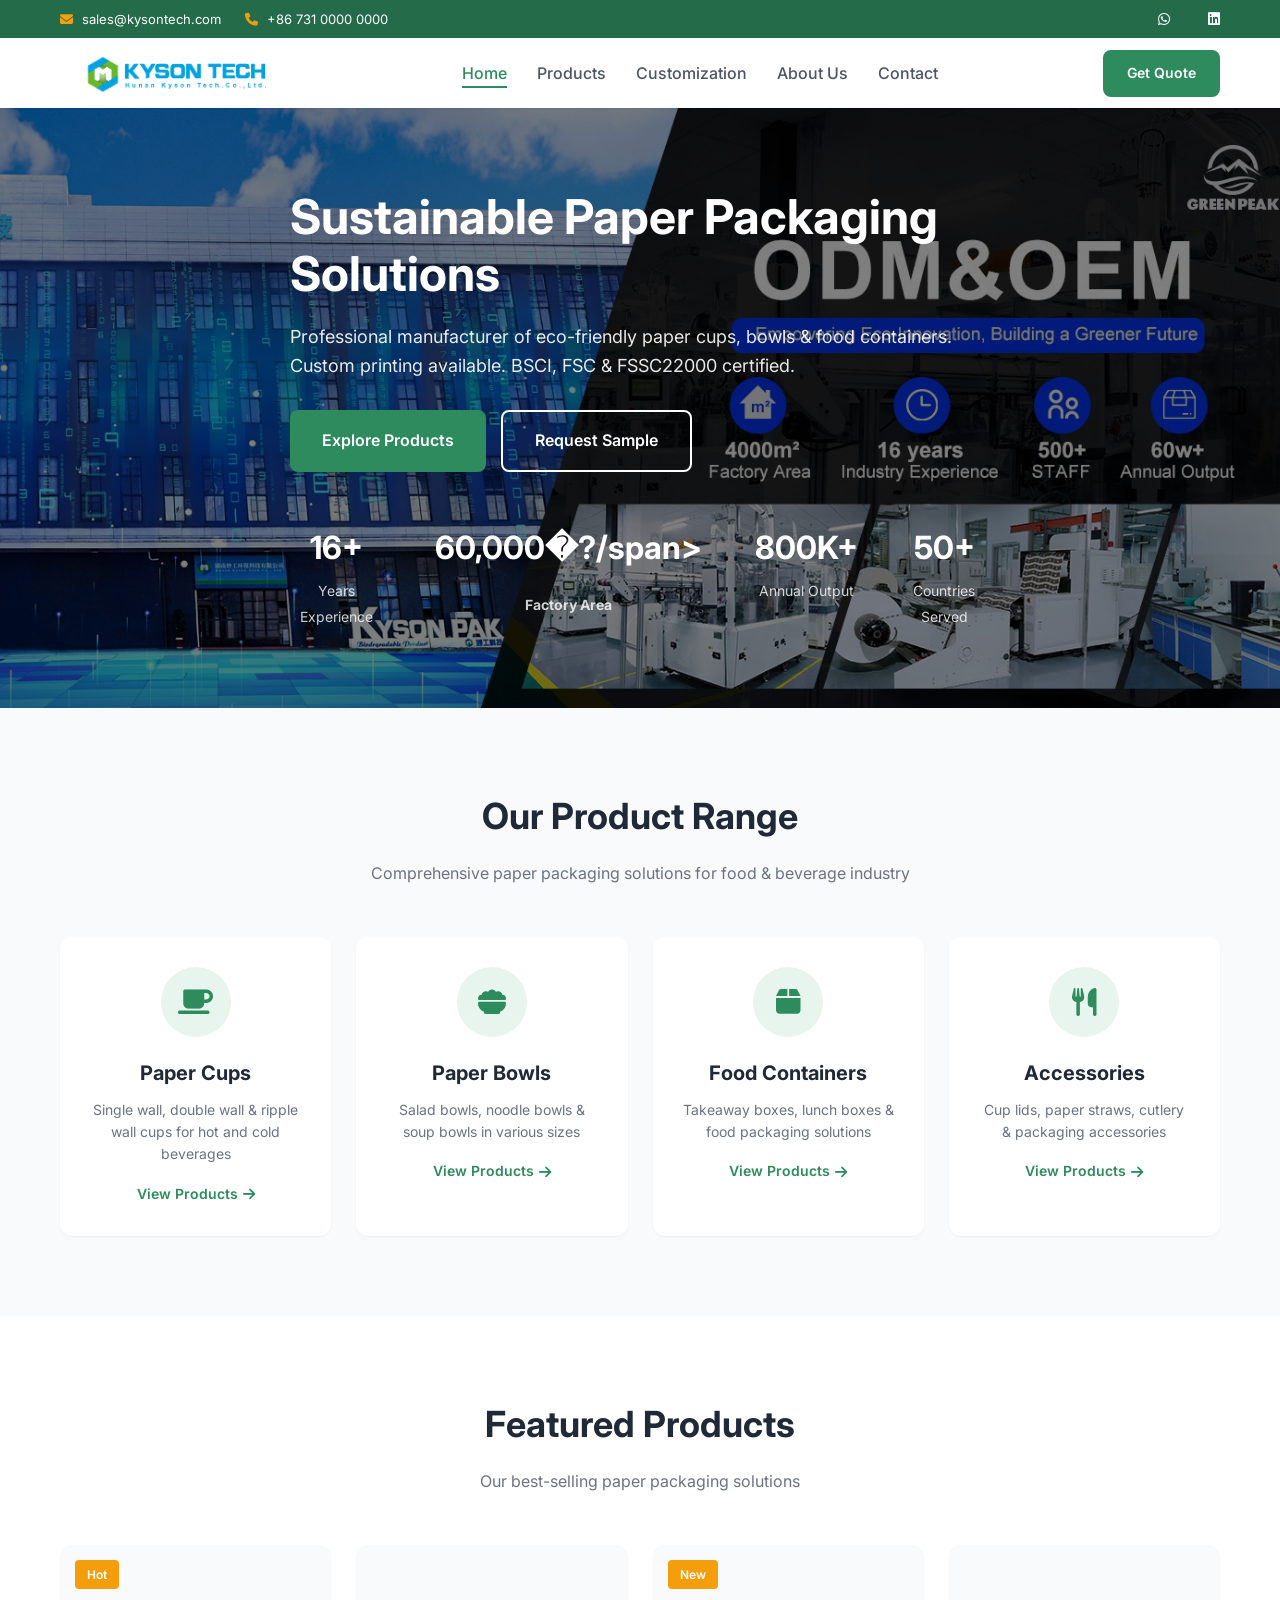
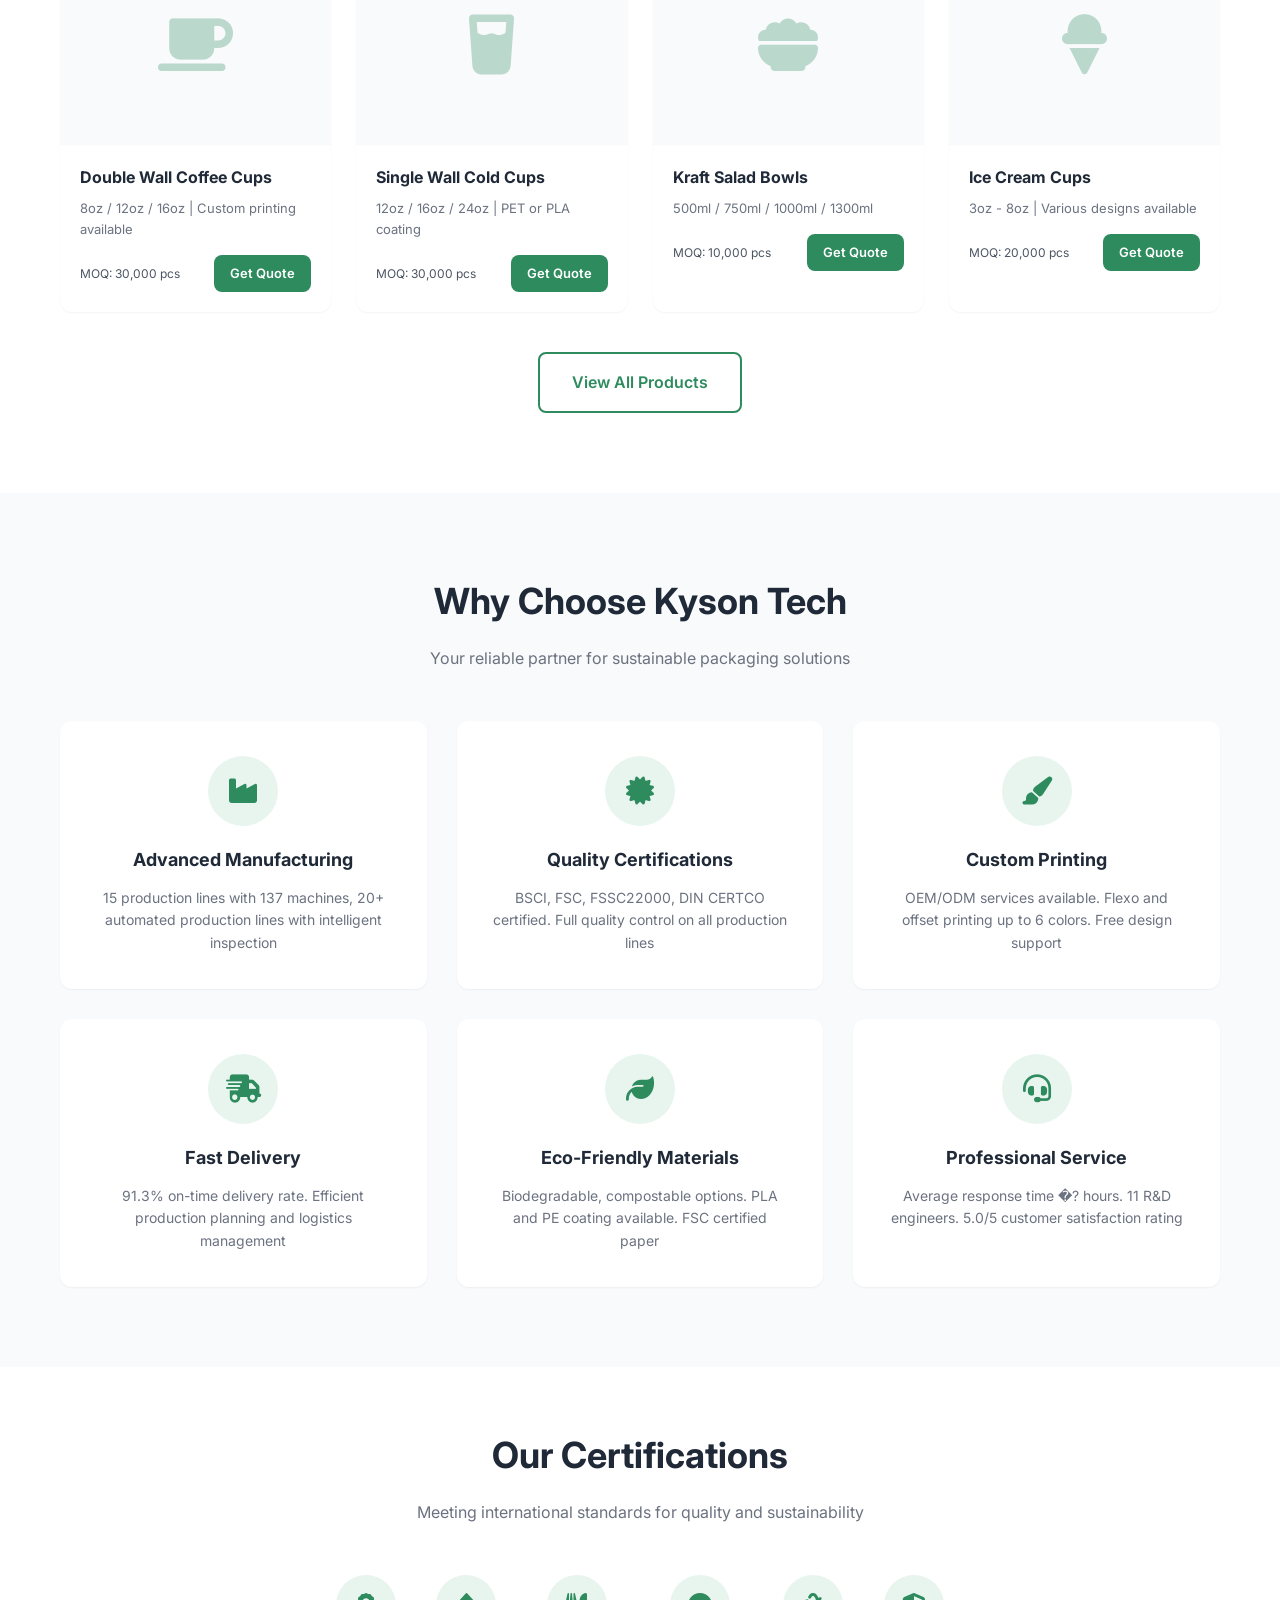
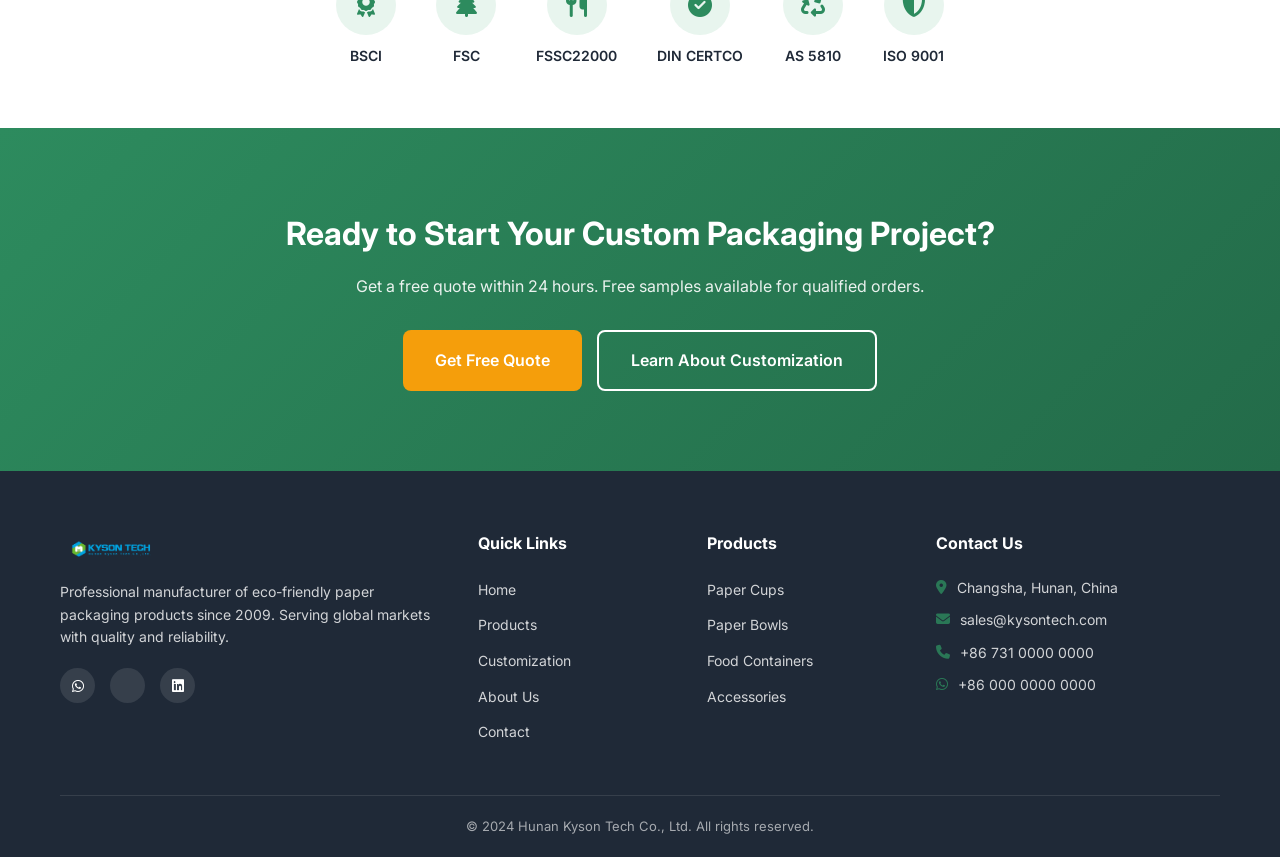
==== index.html @ 4765c14a "Fix logo size to 80px" ====
<!DOCTYPE html>
<html lang="en">
<head>
    <meta charset="UTF-8">
    <meta name="viewport" content="width=device-width, initial-scale=1.0">
    <title>Hunan Kyson Tech - Professional Paper Cup Manufacturer</title>
    <meta name="description" content="Professional paper cup & disposable packaging manufacturer. Eco-friendly, food-safe, customizable. 16+ years manufacturing experience. BSCI, FSC, FSSC22000 certified.">
    <link rel="stylesheet" href="css/style.css">
    <link href="https://fonts.googleapis.com/css2?family=Inter:wght@300;400;500;600;700&display=swap" rel="stylesheet">
    <link rel="stylesheet" href="https://cdnjs.cloudflare.com/ajax/libs/font-awesome/6.4.0/css/all.min.css">
</head>
<body>
    <!-- Top Bar -->
    <div class="top-bar">
        <div class="container">
            <div class="top-bar-content">
                <div class="contact-info">
                    <span><i class="fas fa-envelope"></i> sales@kysontech.com</span>
                    <span><i class="fas fa-phone"></i> +86 731 0000 0000</span>
                </div>
                <div class="social-links">
                    <a href="#"><i class="fab fa-whatsapp"></i></a>
                    <a href="#"><i class="fab fa-wechat"></i></a>
                    <a href="#"><i class="fab fa-linkedin"></i></a>
                </div>
            </div>
        </div>
    </div>

    <!-- Navigation -->
    <nav class="navbar">
        <div class="container">
            <div class="nav-wrapper">
                <a href="index.html" class="logo">
                    <img src="logo.png" alt="KysonTech" style="height: 80px; width: auto;">
                </a>
                <button class="mobile-menu-btn" id="mobileMenuBtn">
                    <i class="fas fa-bars"></i>
                </button>
                <ul class="nav-menu" id="navMenu">
                    <li><a href="index.html" class="active">Home</a></li>
                    <li><a href="products.html">Products</a></li>
                    <li><a href="customization.html">Customization</a></li>
                    <li><a href="about.html">About Us</a></li>
                    <li><a href="contact.html">Contact</a></li>
                </ul>
                <a href="contact.html" class="btn btn-primary">Get Quote</a>
            </div>
        </div>
    </nav>

    <!-- Hero Section -->
    <section class="hero">
        <div class="hero-bg" style="background: url('hero-bg.jpg') center/cover no-repeat;">
    <div class="hero-overlay" style="background: rgba(0,0,0,0.5);"></div>
</div>
        <div class="container">
            <div class="hero-content">
                <h1 class="hero-title">Sustainable Paper Packaging Solutions</h1>
                <p class="hero-subtitle">Professional manufacturer of eco-friendly paper cups, bowls & food containers. Custom printing available. BSCI, FSC & FSSC22000 certified.</p>
                <div class="hero-buttons">
                    <a href="products.html" class="btn btn-primary btn-lg">Explore Products</a>
                    <a href="contact.html" class="btn btn-outline btn-lg">Request Sample</a>
                </div>
                <div class="hero-stats">
                    <div class="stat-item">
                        <span class="stat-number">16+</span>
                        <span class="stat-label">Years Experience</span>
                    </div>
                    <div class="stat-item">
                        <span class="stat-number">60,000�?/span>
                        <span class="stat-label">Factory Area</span>
                    </div>
                    <div class="stat-item">
                        <span class="stat-number">800K+</span>
                        <span class="stat-label">Annual Output</span>
                    </div>
                    <div class="stat-item">
                        <span class="stat-number">50+</span>
                        <span class="stat-label">Countries Served</span>
                    </div>
                </div>
            </div>
        </div>
    </section>

    <!-- Product Categories -->
    <section class="product-categories">
        <div class="container">
            <div class="section-header">
                <h2 class="section-title">Our Product Range</h2>
                <p class="section-subtitle">Comprehensive paper packaging solutions for food & beverage industry</p>
            </div>
            <div class="category-grid">
                <a href="products.html#cups" class="category-card">
                    <div class="category-icon">
                        <i class="fas fa-coffee"></i>
                    </div>
                    <h3>Paper Cups</h3>
                    <p>Single wall, double wall & ripple wall cups for hot and cold beverages</p>
                    <span class="category-link">View Products <i class="fas fa-arrow-right"></i></span>
                </a>
                <a href="products.html#bowls" class="category-card">
                    <div class="category-icon">
                        <i class="fas fa-bowl-food"></i>
                    </div>
                    <h3>Paper Bowls</h3>
                    <p>Salad bowls, noodle bowls & soup bowls in various sizes</p>
                    <span class="category-link">View Products <i class="fas fa-arrow-right"></i></span>
                </a>
                <a href="products.html#containers" class="category-card">
                    <div class="category-icon">
                        <i class="fas fa-box"></i>
                    </div>
                    <h3>Food Containers</h3>
                    <p>Takeaway boxes, lunch boxes & food packaging solutions</p>
                    <span class="category-link">View Products <i class="fas fa-arrow-right"></i></span>
                </a>
                <a href="products.html#accessories" class="category-card">
                    <div class="category-icon">
                        <i class="fas fa-utensils"></i>
                    </div>
                    <h3>Accessories</h3>
                    <p>Cup lids, paper straws, cutlery & packaging accessories</p>
                    <span class="category-link">View Products <i class="fas fa-arrow-right"></i></span>
                </a>
            </div>
        </div>
    </section>

    <!-- Featured Products -->
    <section class="featured-products">
        <div class="container">
            <div class="section-header">
                <h2 class="section-title">Featured Products</h2>
                <p class="section-subtitle">Our best-selling paper packaging solutions</p>
            </div>
            <div class="product-grid">
                <div class="product-card">
                    <div class="product-image">
                        <div class="product-placeholder">
                            <i class="fas fa-coffee"></i>
                        </div>
                        <span class="product-badge">Hot</span>
                    </div>
                    <div class="product-info">
                        <h3>Double Wall Coffee Cups</h3>
                        <p>8oz / 12oz / 16oz | Custom printing available</p>
                        <div class="product-footer">
                            <span class="product-moq">MOQ: 30,000 pcs</span>
                            <a href="contact.html" class="btn btn-sm btn-primary">Get Quote</a>
                        </div>
                    </div>
                </div>
                <div class="product-card">
                    <div class="product-image">
                        <div class="product-placeholder">
                            <i class="fas fa-glass-water"></i>
                        </div>
                    </div>
                    <div class="product-info">
                        <h3>Single Wall Cold Cups</h3>
                        <p>12oz / 16oz / 24oz | PET or PLA coating</p>
                        <div class="product-footer">
                            <span class="product-moq">MOQ: 30,000 pcs</span>
                            <a href="contact.html" class="btn btn-sm btn-primary">Get Quote</a>
                        </div>
                    </div>
                </div>
                <div class="product-card">
                    <div class="product-image">
                        <div class="product-placeholder">
                            <i class="fas fa-bowl-food"></i>
                        </div>
                        <span class="product-badge">New</span>
                    </div>
                    <div class="product-info">
                        <h3>Kraft Salad Bowls</h3>
                        <p>500ml / 750ml / 1000ml / 1300ml</p>
                        <div class="product-footer">
                            <span class="product-moq">MOQ: 10,000 pcs</span>
                            <a href="contact.html" class="btn btn-sm btn-primary">Get Quote</a>
                        </div>
                    </div>
                </div>
                <div class="product-card">
                    <div class="product-image">
                        <div class="product-placeholder">
                            <i class="fas fa-ice-cream"></i>
                        </div>
                    </div>
                    <div class="product-info">
                        <h3>Ice Cream Cups</h3>
                        <p>3oz - 8oz | Various designs available</p>
                        <div class="product-footer">
                            <span class="product-moq">MOQ: 20,000 pcs</span>
                            <a href="contact.html" class="btn btn-sm btn-primary">Get Quote</a>
                        </div>
                    </div>
                </div>
            </div>
            <div class="text-center mt-4">
                <a href="products.html" class="btn btn-outline btn-lg">View All Products</a>
            </div>
        </div>
    </section>

    <!-- Why Choose Us -->
    <section class="why-choose-us">
        <div class="container">
            <div class="section-header">
                <h2 class="section-title">Why Choose Kyson Tech</h2>
                <p class="section-subtitle">Your reliable partner for sustainable packaging solutions</p>
            </div>
            <div class="features-grid">
                <div class="feature-card">
                    <div class="feature-icon">
                        <i class="fas fa-industry"></i>
                    </div>
                    <h3>Advanced Manufacturing</h3>
                    <p>15 production lines with 137 machines, 20+ automated production lines with intelligent inspection</p>
                </div>
                <div class="feature-card">
                    <div class="feature-icon">
                        <i class="fas fa-certificate"></i>
                    </div>
                    <h3>Quality Certifications</h3>
                    <p>BSCI, FSC, FSSC22000, DIN CERTCO certified. Full quality control on all production lines</p>
                </div>
                <div class="feature-card">
                    <div class="feature-icon">
                        <i class="fas fa-paint-brush"></i>
                    </div>
                    <h3>Custom Printing</h3>
                    <p>OEM/ODM services available. Flexo and offset printing up to 6 colors. Free design support</p>
                </div>
                <div class="feature-card">
                    <div class="feature-icon">
                        <i class="fas fa-shipping-fast"></i>
                    </div>
                    <h3>Fast Delivery</h3>
                    <p>91.3% on-time delivery rate. Efficient production planning and logistics management</p>
                </div>
                <div class="feature-card">
                    <div class="feature-icon">
                        <i class="fas fa-leaf"></i>
                    </div>
                    <h3>Eco-Friendly Materials</h3>
                    <p>Biodegradable, compostable options. PLA and PE coating available. FSC certified paper</p>
                </div>
                <div class="feature-card">
                    <div class="feature-icon">
                        <i class="fas fa-headset"></i>
                    </div>
                    <h3>Professional Service</h3>
                    <p>Average response time �? hours. 11 R&D engineers. 5.0/5 customer satisfaction rating</p>
                </div>
            </div>
        </div>
    </section>

    <!-- Certifications -->
    <section class="certifications">
        <div class="container">
            <div class="section-header">
                <h2 class="section-title">Our Certifications</h2>
                <p class="section-subtitle">Meeting international standards for quality and sustainability</p>
            </div>
            <div class="cert-grid">
                <div class="cert-item">
                    <div class="cert-icon"><i class="fas fa-award"></i></div>
                    <span>BSCI</span>
                </div>
                <div class="cert-item">
                    <div class="cert-icon"><i class="fas fa-tree"></i></div>
                    <span>FSC</span>
                </div>
                <div class="cert-item">
                    <div class="cert-icon"><i class="fas fa-utensils"></i></div>
                    <span>FSSC22000</span>
                </div>
                <div class="cert-item">
                    <div class="cert-icon"><i class="fas fa-check-circle"></i></div>
                    <span>DIN CERTCO</span>
                </div>
                <div class="cert-item">
                    <div class="cert-icon"><i class="fas fa-recycle"></i></div>
                    <span>AS 5810</span>
                </div>
                <div class="cert-item">
                    <div class="cert-icon"><i class="fas fa-shield-alt"></i></div>
                    <span>ISO 9001</span>
                </div>
            </div>
        </div>
    </section>

    <!-- CTA Section -->
    <section class="cta-section">
        <div class="container">
            <div class="cta-content">
                <h2>Ready to Start Your Custom Packaging Project?</h2>
                <p>Get a free quote within 24 hours. Free samples available for qualified orders.</p>
                <div class="cta-buttons">
                    <a href="contact.html" class="btn btn-primary btn-lg">Get Free Quote</a>
                    <a href="customization.html" class="btn btn-outline btn-lg">Learn About Customization</a>
                </div>
            </div>
        </div>
    </section>

    <!-- Footer -->
    <footer class="footer">
        <div class="container">
            <div class="footer-grid">
                <div class="footer-col">
                    <div class="footer-logo">
                        <img src="logo.png" alt="KysonTech" style="height: 35px; width: auto;">
                    </div>
                    <p>Professional manufacturer of eco-friendly paper packaging products since 2009. Serving global markets with quality and reliability.</p>
                    <div class="footer-social">
                        <a href="#"><i class="fab fa-whatsapp"></i></a>
                        <a href="#"><i class="fab fa-wechat"></i></a>
                        <a href="#"><i class="fab fa-linkedin"></i></a>
                    </div>
                </div>
                <div class="footer-col">
                    <h4>Quick Links</h4>
                    <ul>
                        <li><a href="index.html">Home</a></li>
                        <li><a href="products.html">Products</a></li>
                        <li><a href="customization.html">Customization</a></li>
                        <li><a href="about.html">About Us</a></li>
                        <li><a href="contact.html">Contact</a></li>
                    </ul>
                </div>
                <div class="footer-col">
                    <h4>Products</h4>
                    <ul>
                        <li><a href="products.html#cups">Paper Cups</a></li>
                        <li><a href="products.html#bowls">Paper Bowls</a></li>
                        <li><a href="products.html#containers">Food Containers</a></li>
                        <li><a href="products.html#accessories">Accessories</a></li>
                    </ul>
                </div>
                <div class="footer-col">
                    <h4>Contact Us</h4>
                    <ul class="contact-list">
                        <li><i class="fas fa-map-marker-alt"></i> Changsha, Hunan, China</li>
                        <li><i class="fas fa-envelope"></i> sales@kysontech.com</li>
                        <li><i class="fas fa-phone"></i> +86 731 0000 0000</li>
                        <li><i class="fab fa-whatsapp"></i> +86 000 0000 0000</li>
                    </ul>
                </div>
            </div>
            <div class="footer-bottom">
                <p>&copy; 2024 Hunan Kyson Tech Co., Ltd. All rights reserved.</p>
            </div>
        </div>
    </footer>

    <script src="js/main.js"></script>
</body>
</html>
---- css/style.css ----
/* ========================================
   Kyson Tech - Paper Packaging Website
   Main Stylesheet
   ======================================== */

/* CSS Variables */
:root {
    --primary-color: #2d8b5e;
    --primary-dark: #236b49;
    --primary-light: #e8f5ee;
    --accent-color: #f59e0b;
    --accent-dark: #d97706;
    --text-dark: #1f2937;
    --text-medium: #4b5563;
    --text-light: #6b7280;
    --bg-light: #f9fafb;
    --bg-white: #ffffff;
    --border-color: #e5e7eb;
    --shadow-sm: 0 1px 2px rgba(0, 0, 0, 0.05);
    --shadow-md: 0 4px 6px rgba(0, 0, 0, 0.1);
    --shadow-lg: 0 10px 15px rgba(0, 0, 0, 0.1);
    --radius-sm: 4px;
    --radius-md: 8px;
    --radius-lg: 12px;
    --transition: all 0.3s ease;
}

/* Reset & Base */
* {
    margin: 0;
    padding: 0;
    box-sizing: border-box;
}

html {
    scroll-behavior: smooth;
}

body {
    font-family: 'Inter', -apple-system, BlinkMacSystemFont, 'Segoe UI', Roboto, sans-serif;
    font-size: 16px;
    line-height: 1.6;
    color: var(--text-dark);
    background-color: var(--bg-white);
}

a {
    text-decoration: none;
    color: inherit;
    transition: var(--transition);
}

ul {
    list-style: none;
}

img {
    max-width: 100%;
    height: auto;
}

.container {
    max-width: 1200px;
    margin: 0 auto;
    padding: 0 20px;
}

/* ========================================
   Buttons
   ======================================== */

.btn {
    display: inline-flex;
    align-items: center;
    justify-content: center;
    padding: 12px 24px;
    font-size: 14px;
    font-weight: 600;
    border-radius: var(--radius-md);
    cursor: pointer;
    transition: var(--transition);
    border: none;
    gap: 8px;
}

.btn-primary {
    background-color: var(--primary-color);
    color: white;
}

.btn-primary:hover {
    background-color: var(--primary-dark);
    transform: translateY(-2px);
    box-shadow: var(--shadow-md);
}

.btn-outline {
    background-color: transparent;
    color: var(--primary-color);
    border: 2px solid var(--primary-color);
}

.btn-outline:hover {
    background-color: var(--primary-color);
    color: white;
}

.btn-lg {
    padding: 16px 32px;
    font-size: 16px;
}

.btn-sm {
    padding: 8px 16px;
    font-size: 13px;
}

/* ========================================
   Top Bar
   ======================================== */

.top-bar {
    background-color: var(--primary-dark);
    color: white;
    padding: 8px 0;
    font-size: 13px;
}

.top-bar-content {
    display: flex;
    justify-content: space-between;
    align-items: center;
}

.contact-info span {
    margin-right: 20px;
}

.contact-info i {
    margin-right: 5px;
    color: var(--accent-color);
}

.social-links a {
    color: white;
    margin-left: 15px;
    font-size: 14px;
}

.social-links a:hover {
    color: var(--accent-color);
}

/* ========================================
   Navigation
   ======================================== */

.navbar {
    background-color: var(--bg-white);
    box-shadow: var(--shadow-sm);
    position: sticky;
    top: 0;
    z-index: 1000;
}

.nav-wrapper {
    display: flex;
    justify-content: space-between;
    align-items: center;
    height: 70px;
}

.logo {
    display: flex;
    align-items: center;
    gap: 10px;
    font-size: 24px;
    font-weight: 700;
    text-decoration: none;
}

.logo img {
    height: 75px;
    width: auto;
    display: block;
}

.logo-icon {
    width: 40px;
    height: 75px;
    background-color: var(--primary-color);
    color: white;
    border-radius: 50%;
    display: flex;
    align-items: center;
    justify-content: center;
    font-size: 18px;
}

.logo-text {
    color: var(--text-dark);
}

.logo-text span {
    color: var(--primary-color);
}

.nav-menu {
    display: flex;
    gap: 30px;
}

.nav-menu a {
    font-weight: 500;
    color: var(--text-medium);
    position: relative;
}

.nav-menu a:hover,
.nav-menu a.active {
    color: var(--primary-color);
}

.nav-menu a::after {
    content: '';
    position: absolute;
    bottom: -5px;
    left: 0;
    width: 0;
    height: 2px;
    background-color: var(--primary-color);
    transition: var(--transition);
}

.nav-menu a:hover::after,
.nav-menu a.active::after {
    width: 100%;
}

.mobile-menu-btn {
    display: none;
    background: none;
    border: none;
    font-size: 24px;
    color: var(--text-dark);
    cursor: pointer;
}

/* ========================================
   Hero Section
   ======================================== */

.hero {
    position: relative;
    height: 600px;
    display: flex;
    align-items: center;
    overflow: hidden;
}

.hero-bg {
    position: absolute;
    top: 0;
    left: 0;
    width: 100%;
    height: 100%;
    background: linear-gradient(135deg, var(--primary-color) 0%, var(--primary-dark) 100%);
}

.hero-overlay {
    position: absolute;
    top: 0;
    left: 0;
    width: 100%;
    height: 100%;
    background: url("data:image/svg+xml,%3Csvg width='60' height='60' viewBox='0 0 60 60' xmlns='http://www.w3.org/2000/svg'%3E%3Cg fill='none' fill-rule='evenodd'%3E%3Cg fill='%23ffffff' fill-opacity='0.05'%3E%3Cpath d='M36 34v-4h-2v4h-4v2h4v4h2v-4h4v-2h-4zm0-30V0h-2v4h-4v2h4v4h2V6h4V4h-4zM6 34v-4H4v4H0v2h4v4h2v-4h4v-2H6zM6 4V0H4v4H0v2h4v4h2V6h4V4H6z'/%3E%3C/g%3E%3C/g%3E%3C/svg%3E");
}

.hero-content {
    position: relative;
    z-index: 1;
    color: white;
    max-width: 700px;
}

.hero-title {
    font-size: 48px;
    font-weight: 700;
    line-height: 1.2;
    margin-bottom: 20px;
}

.hero-subtitle {
    font-size: 18px;
    line-height: 1.6;
    margin-bottom: 30px;
    opacity: 0.9;
}

.hero-buttons {
    display: flex;
    gap: 15px;
    margin-bottom: 50px;
}

.hero-buttons .btn-outline {
    border-color: white;
    color: white;
}

.hero-buttons .btn-outline:hover {
    background-color: white;
    color: var(--primary-color);
}

.hero-stats {
    display: flex;
    gap: 40px;
}

.stat-item {
    text-align: center;
}

.stat-number {
    display: block;
    font-size: 32px;
    font-weight: 700;
    margin-bottom: 5px;
}

.stat-label {
    font-size: 14px;
    opacity: 0.8;
}

/* ========================================
   Section Headers
   ======================================== */

.section-header {
    text-align: center;
    margin-bottom: 50px;
}

.section-title {
    font-size: 36px;
    font-weight: 700;
    color: var(--text-dark);
    margin-bottom: 15px;
}

.section-subtitle {
    font-size: 16px;
    color: var(--text-light);
    max-width: 600px;
    margin: 0 auto;
}

/* ========================================
   Product Categories
   ======================================== */

.product-categories {
    padding: 80px 0;
    background-color: var(--bg-light);
}

.category-grid {
    display: grid;
    grid-template-columns: repeat(4, 1fr);
    gap: 25px;
}

.category-card {
    background-color: var(--bg-white);
    padding: 30px;
    border-radius: var(--radius-lg);
    text-align: center;
    box-shadow: var(--shadow-sm);
    transition: var(--transition);
}

.category-card:hover {
    transform: translateY(-5px);
    box-shadow: var(--shadow-lg);
}

.category-icon {
    width: 70px;
    height: 70px;
    background-color: var(--primary-light);
    color: var(--primary-color);
    border-radius: 50%;
    display: flex;
    align-items: center;
    justify-content: center;
    font-size: 28px;
    margin: 0 auto 20px;
    transition: var(--transition);
}

.category-card:hover .category-icon {
    background-color: var(--primary-color);
    color: white;
}

.category-card h3 {
    font-size: 20px;
    margin-bottom: 10px;
    color: var(--text-dark);
}

.category-card p {
    font-size: 14px;
    color: var(--text-light);
    margin-bottom: 15px;
}

.category-link {
    color: var(--primary-color);
    font-weight: 600;
    font-size: 14px;
    display: inline-flex;
    align-items: center;
    gap: 5px;
}

.category-link:hover {
    color: var(--primary-dark);
}

/* ========================================
   Featured Products
   ======================================== */

.featured-products {
    padding: 80px 0;
}

.product-grid {
    display: grid;
    grid-template-columns: repeat(4, 1fr);
    gap: 25px;
    margin-bottom: 40px;
}

.product-card {
    background-color: var(--bg-white);
    border-radius: var(--radius-lg);
    overflow: hidden;
    box-shadow: var(--shadow-sm);
    transition: var(--transition);
}

.product-card:hover {
    box-shadow: var(--shadow-lg);
    transform: translateY(-3px);
}

.product-image {
    position: relative;
    height: 200px;
    background-color: var(--bg-light);
    display: flex;
    align-items: center;
    justify-content: center;
}

.product-placeholder {
    font-size: 60px;
    color: var(--primary-color);
    opacity: 0.3;
}

.product-badge {
    position: absolute;
    top: 15px;
    left: 15px;
    background-color: var(--accent-color);
    color: white;
    padding: 5px 12px;
    border-radius: var(--radius-sm);
    font-size: 12px;
    font-weight: 600;
}

.product-info {
    padding: 20px;
}

.product-info h3 {
    font-size: 16px;
    margin-bottom: 8px;
    color: var(--text-dark);
}

.product-info p {
    font-size: 13px;
    color: var(--text-light);
    margin-bottom: 15px;
}

.product-footer {
    display: flex;
    justify-content: space-between;
    align-items: center;
}

.product-moq {
    font-size: 12px;
    color: var(--text-medium);
}

.text-center {
    text-align: center;
}

.mt-4 {
    margin-top: 40px;
}

/* ========================================
   Why Choose Us
   ======================================== */

.why-choose-us {
    padding: 80px 0;
    background-color: var(--bg-light);
}

.features-grid {
    display: grid;
    grid-template-columns: repeat(3, 1fr);
    gap: 30px;
}

.feature-card {
    background-color: var(--bg-white);
    padding: 35px;
    border-radius: var(--radius-lg);
    text-align: center;
    box-shadow: var(--shadow-sm);
    transition: var(--transition);
}

.feature-card:hover {
    box-shadow: var(--shadow-md);
}

.feature-icon {
    width: 70px;
    height: 70px;
    background-color: var(--primary-light);
    color: var(--primary-color);
    border-radius: 50%;
    display: flex;
    align-items: center;
    justify-content: center;
    font-size: 28px;
    margin: 0 auto 20px;
}

.feature-card h3 {
    font-size: 18px;
    margin-bottom: 12px;
    color: var(--text-dark);
}

.feature-card p {
    font-size: 14px;
    color: var(--text-light);
    line-height: 1.6;
}

/* ========================================
   Certifications
   ======================================== */

.certifications {
    padding: 60px 0;
}

.cert-grid {
    display: flex;
    justify-content: center;
    gap: 40px;
    flex-wrap: wrap;
}

.cert-item {
    display: flex;
    flex-direction: column;
    align-items: center;
    gap: 10px;
}

.cert-icon {
    width: 60px;
    height: 60px;
    background-color: var(--primary-light);
    color: var(--primary-color);
    border-radius: 50%;
    display: flex;
    align-items: center;
    justify-content: center;
    font-size: 24px;
}

.cert-item span {
    font-weight: 600;
    color: var(--text-dark);
    font-size: 14px;
}

/* ========================================
   CTA Section
   ======================================== */

.cta-section {
    padding: 80px 0;
    background: linear-gradient(135deg, var(--primary-color) 0%, var(--primary-dark) 100%);
    color: white;
    text-align: center;
}

.cta-content h2 {
    font-size: 32px;
    margin-bottom: 15px;
}

.cta-content p {
    font-size: 16px;
    opacity: 0.9;
    margin-bottom: 30px;
}

.cta-buttons {
    display: flex;
    justify-content: center;
    gap: 15px;
}

.cta-buttons .btn-primary {
    background-color: var(--accent-color);
}

.cta-buttons .btn-primary:hover {
    background-color: var(--accent-dark);
}

.cta-buttons .btn-outline {
    border-color: white;
    color: white;
}

.cta-buttons .btn-outline:hover {
    background-color: white;
    color: var(--primary-color);
}

/* ========================================
   Footer
   ======================================== */

.footer {
    background-color: var(--text-dark);
    color: white;
    padding: 60px 0 20px;
}

.footer-grid {
    display: grid;
    grid-template-columns: 2fr 1fr 1fr 1.5fr;
    gap: 40px;
    margin-bottom: 40px;
}

.footer-logo {
    display: flex;
    align-items: center;
    gap: 10px;
    font-size: 20px;
    font-weight: 700;
    margin-bottom: 15px;
}

.footer-logo img {
    height: 35px;
    width: auto;
    display: block;
}

.footer-col p {
    font-size: 14px;
    line-height: 1.6;
    opacity: 0.8;
    margin-bottom: 20px;
}

.footer-social {
    display: flex;
    gap: 15px;
}

.footer-social a {
    width: 35px;
    height: 35px;
    background-color: rgba(255, 255, 255, 0.1);
    border-radius: 50%;
    display: flex;
    align-items: center;
    justify-content: center;
    font-size: 14px;
    transition: var(--transition);
}

.footer-social a:hover {
    background-color: var(--primary-color);
}

.footer-col h4 {
    font-size: 16px;
    margin-bottom: 20px;
    color: white;
}

.footer-col ul li {
    margin-bottom: 10px;
}

.footer-col ul li a {
    font-size: 14px;
    opacity: 0.8;
    transition: var(--transition);
}

.footer-col ul li a:hover {
    opacity: 1;
    color: var(--primary-color);
}

.contact-list li {
    display: flex;
    align-items: flex-start;
    gap: 10px;
    font-size: 14px;
    opacity: 0.8;
}

.contact-list i {
    color: var(--primary-color);
    margin-top: 3px;
}

.footer-bottom {
    border-top: 1px solid rgba(255, 255, 255, 0.1);
    padding-top: 20px;
    text-align: center;
}

.footer-bottom p {
    font-size: 13px;
    opacity: 0.6;
}

/* ========================================
   Page Header
   ======================================== */

.page-header {
    background: linear-gradient(135deg, var(--primary-color) 0%, var(--primary-dark) 100%);
    color: white;
    padding: 80px 0;
    text-align: center;
}

.page-header h1 {
    font-size: 42px;
    font-weight: 700;
    margin-bottom: 15px;
}

.page-header p {
    font-size: 18px;
    opacity: 0.9;
}

/* ========================================
   Product Filter
   ======================================== */

.product-filter {
    padding: 30px 0;
    background-color: var(--bg-white);
    border-bottom: 1px solid var(--border-color);
    position: sticky;
    top: 70px;
    z-index: 100;
}

.filter-buttons {
    display: flex;
    justify-content: center;
    gap: 15px;
    flex-wrap: wrap;
}

.filter-btn {
    padding: 10px 24px;
    background-color: var(--bg-light);
    border: 2px solid transparent;
    border-radius: 30px;
    font-size: 14px;
    font-weight: 500;
    color: var(--text-medium);
    cursor: pointer;
    transition: var(--transition);
}

.filter-btn:hover,
.filter-btn.active {
    background-color: var(--primary-color);
    color: white;
    border-color: var(--primary-color);
}

/* ========================================
   Product Section
   ======================================== */

.product-section {
    padding: 60px 0;
}

.bg-light {
    background-color: var(--bg-light);
}

.product-specs {
    margin: 15px 0;
    padding: 0;
    list-style: none;
}

.product-specs li {
    font-size: 13px;
    color: var(--text-medium);
    margin-bottom: 5px;
    display: flex;
    align-items: center;
    gap: 8px;
}

.product-specs li i {
    color: var(--primary-color);
    font-size: 12px;
}

/* ========================================
   Contact Page
   ======================================== */

.contact-section {
    padding: 60px 0;
}

.contact-grid {
    display: grid;
    grid-template-columns: 1fr 1.5fr;
    gap: 50px;
}

.contact-info-card {
    background-color: var(--primary-color);
    color: white;
    padding: 40px;
    border-radius: var(--radius-lg);
}

.contact-info-card h3 {
    font-size: 24px;
    margin-bottom: 20px;
}

.contact-info-item {
    display: flex;
    align-items: flex-start;
    gap: 15px;
    margin-bottom: 25px;
}

.contact-info-item i {
    font-size: 20px;
    margin-top: 3px;
}

.contact-info-item h4 {
    font-size: 14px;
    margin-bottom: 5px;
    opacity: 0.8;
}

.contact-info-item p {
    font-size: 16px;
    font-weight: 500;
}

.contact-form-wrapper {
    background-color: var(--bg-white);
    padding: 40px;
    border-radius: var(--radius-lg);
    box-shadow: var(--shadow-sm);
}

.contact-form-wrapper h3 {
    font-size: 24px;
    margin-bottom: 10px;
    color: var(--text-dark);
}

.contact-form-wrapper p {
    color: var(--text-light);
    margin-bottom: 30px;
}

.form-group {
    margin-bottom: 20px;
}

.form-group label {
    display: block;
    font-size: 14px;
    font-weight: 500;
    color: var(--text-dark);
    margin-bottom: 8px;
}

.form-group label .required {
    color: #ef4444;
}

.form-control {
    width: 100%;
    padding: 12px 16px;
    border: 1px solid var(--border-color);
    border-radius: var(--radius-md);
    font-size: 14px;
    font-family: inherit;
    transition: var(--transition);
}

.form-control:focus {
    outline: none;
    border-color: var(--primary-color);
    box-shadow: 0 0 0 3px var(--primary-light);
}

textarea.form-control {
    resize: vertical;
    min-height: 120px;
}

.form-row {
    display: grid;
    grid-template-columns: 1fr 1fr;
    gap: 20px;
}

/* ========================================
   About Page
   ======================================== */

.about-hero {
    padding: 60px 0;
    background-color: var(--bg-light);
}

.about-grid {
    display: grid;
    grid-template-columns: 1fr 1fr;
    gap: 50px;
    align-items: center;
}

.about-content h2 {
    font-size: 32px;
    margin-bottom: 20px;
    color: var(--text-dark);
}

.about-content p {
    color: var(--text-medium);
    margin-bottom: 15px;
    line-height: 1.8;
}

.about-image {
    background-color: var(--primary-light);
    border-radius: var(--radius-lg);
    height: 400px;
    display: flex;
    align-items: center;
    justify-content: center;
}

.about-image i {
    font-size: 100px;
    color: var(--primary-color);
    opacity: 0.3;
}

.timeline {
    padding: 60px 0;
}

.timeline-item {
    display: flex;
    gap: 30px;
    margin-bottom: 40px;
}

.timeline-year {
    font-size: 24px;
    font-weight: 700;
    color: var(--primary-color);
    min-width: 80px;
}

.timeline-content h4 {
    font-size: 18px;
    margin-bottom: 10px;
    color: var(--text-dark);
}

.timeline-content p {
    color: var(--text-medium);
}

/* ========================================
   Customization Page
   ======================================== */

.process-section {
    padding: 60px 0;
}

.process-grid {
    display: grid;
    grid-template-columns: repeat(4, 1fr);
    gap: 30px;
}

.process-card {
    text-align: center;
    padding: 30px;
}

.process-number {
    width: 60px;
    height: 60px;
    background-color: var(--primary-color);
    color: white;
    border-radius: 50%;
    display: flex;
    align-items: center;
    justify-content: center;
    font-size: 24px;
    font-weight: 700;
    margin: 0 auto 20px;
}

.process-card h3 {
    font-size: 18px;
    margin-bottom: 10px;
    color: var(--text-dark);
}

.process-card p {
    font-size: 14px;
    color: var(--text-light);
}

.printing-options {
    padding: 60px 0;
    background-color: var(--bg-light);
}

.options-grid {
    display: grid;
    grid-template-columns: repeat(3, 1fr);
    gap: 30px;
}

.option-card {
    background-color: var(--bg-white);
    padding: 30px;
    border-radius: var(--radius-lg);
    text-align: center;
}

.option-card i {
    font-size: 40px;
    color: var(--primary-color);
    margin-bottom: 15px;
}

.option-card h3 {
    font-size: 18px;
    margin-bottom: 10px;
}

.option-card p {
    font-size: 14px;
    color: var(--text-light);
}

/* ========================================
   Responsive Design
   ======================================== */

@media (max-width: 1024px) {
    .category-grid,
    .product-grid {
        grid-template-columns: repeat(2, 1fr);
    }
    
    .features-grid {
        grid-template-columns: repeat(2, 1fr);
    }
    
    .footer-grid {
        grid-template-columns: repeat(2, 1fr);
    }
}

@media (max-width: 768px) {
    .top-bar {
        display: none;
    }
    
    .mobile-menu-btn {
        display: block;
    }
    
    .nav-menu {
        position: fixed;
        top: 70px;
        left: -100%;
        width: 100%;
        height: calc(100vh - 70px);
        background-color: var(--bg-white);
        flex-direction: column;
        padding: 30px;
        transition: var(--transition);
    }
    
    .nav-menu.active {
        left: 0;
    }
    
    .nav-wrapper .btn {
        display: none;
    }
    
    .hero {
        height: auto;
        padding: 80px 0;
    }
    
    .hero-title {
        font-size: 32px;
    }
    
    .hero-stats {
        flex-wrap: wrap;
        gap: 20px;
    }
    
    .stat-item {
        flex: 1 1 40%;
    }
    
    .category-grid,
    .product-grid,
    .features-grid {
        grid-template-columns: 1fr;
    }
    
    .footer-grid {
        grid-template-columns: 1fr;
        gap: 30px;
    }
    
    .section-title {
        font-size: 28px;
    }
}

@media (max-width: 480px) {
    .hero-buttons,
    .cta-buttons {
        flex-direction: column;
    }
    
    .btn-lg {
        width: 100%;
    }
}
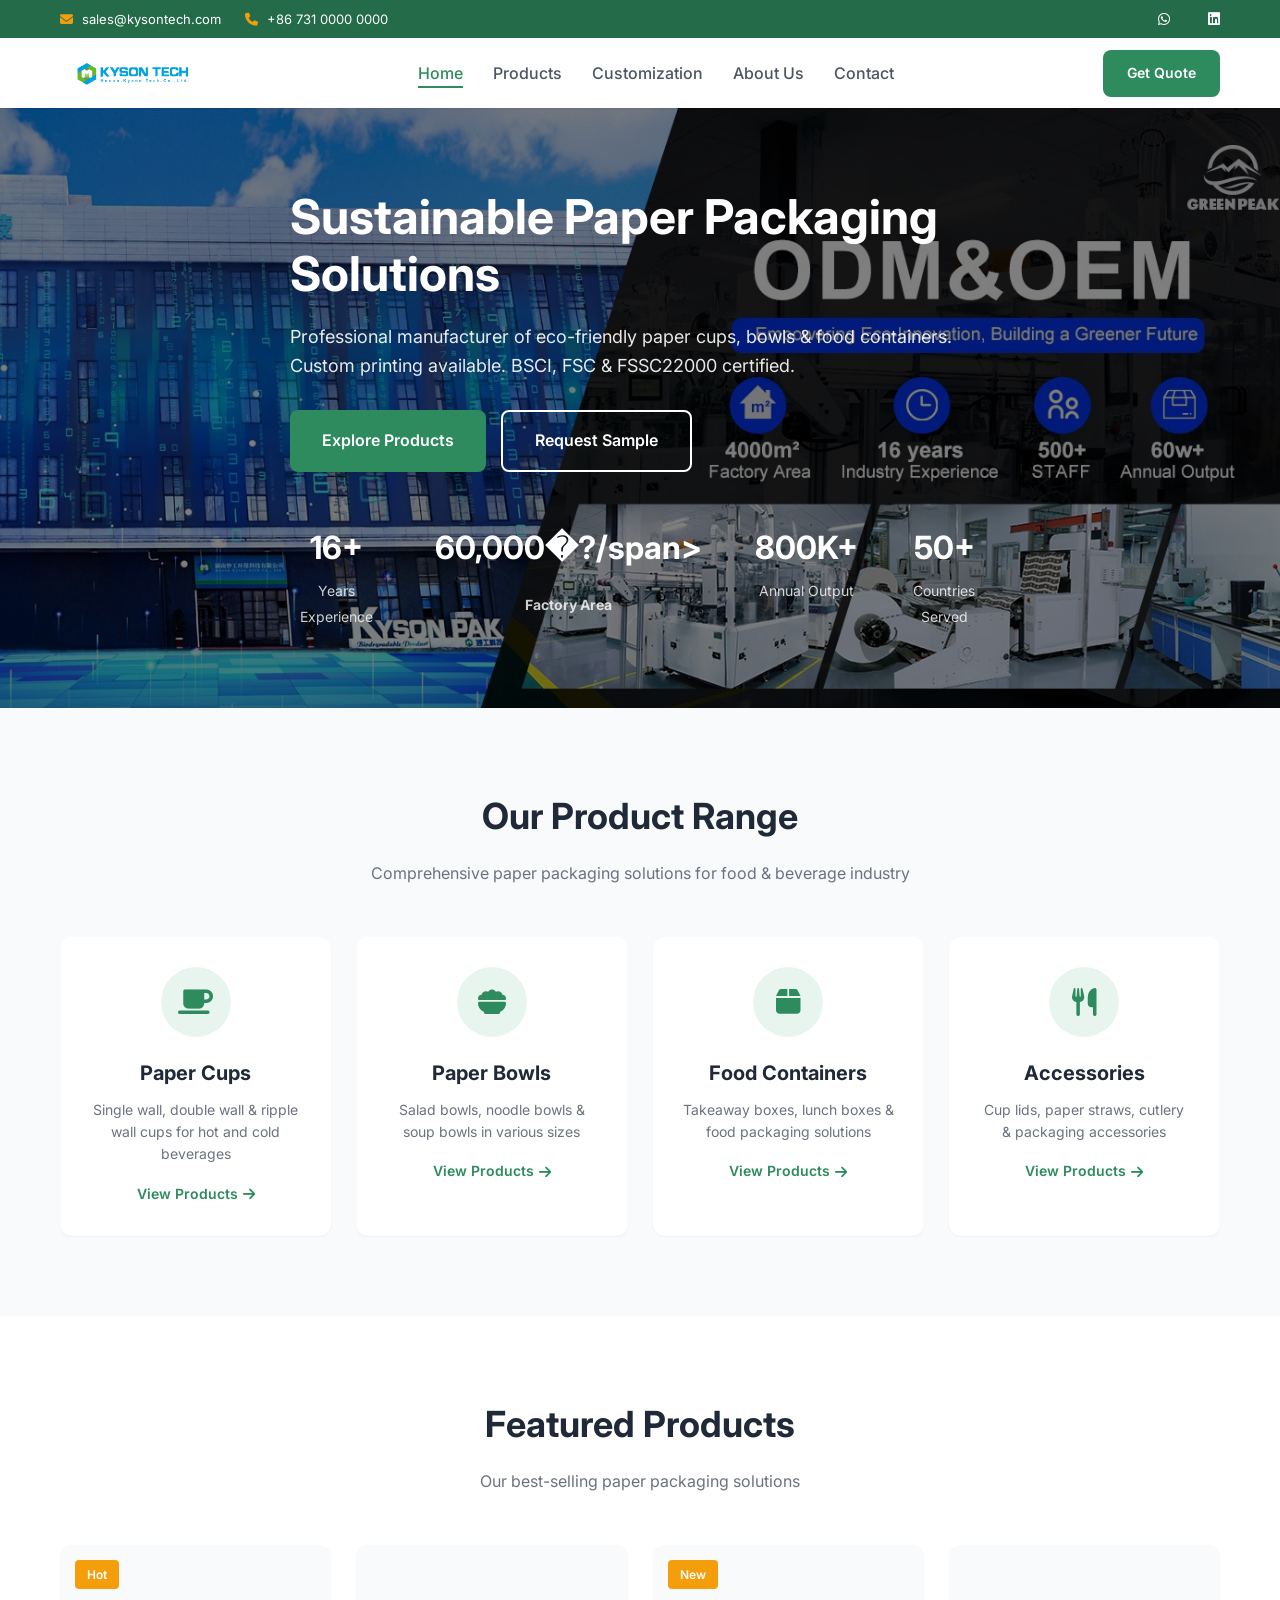
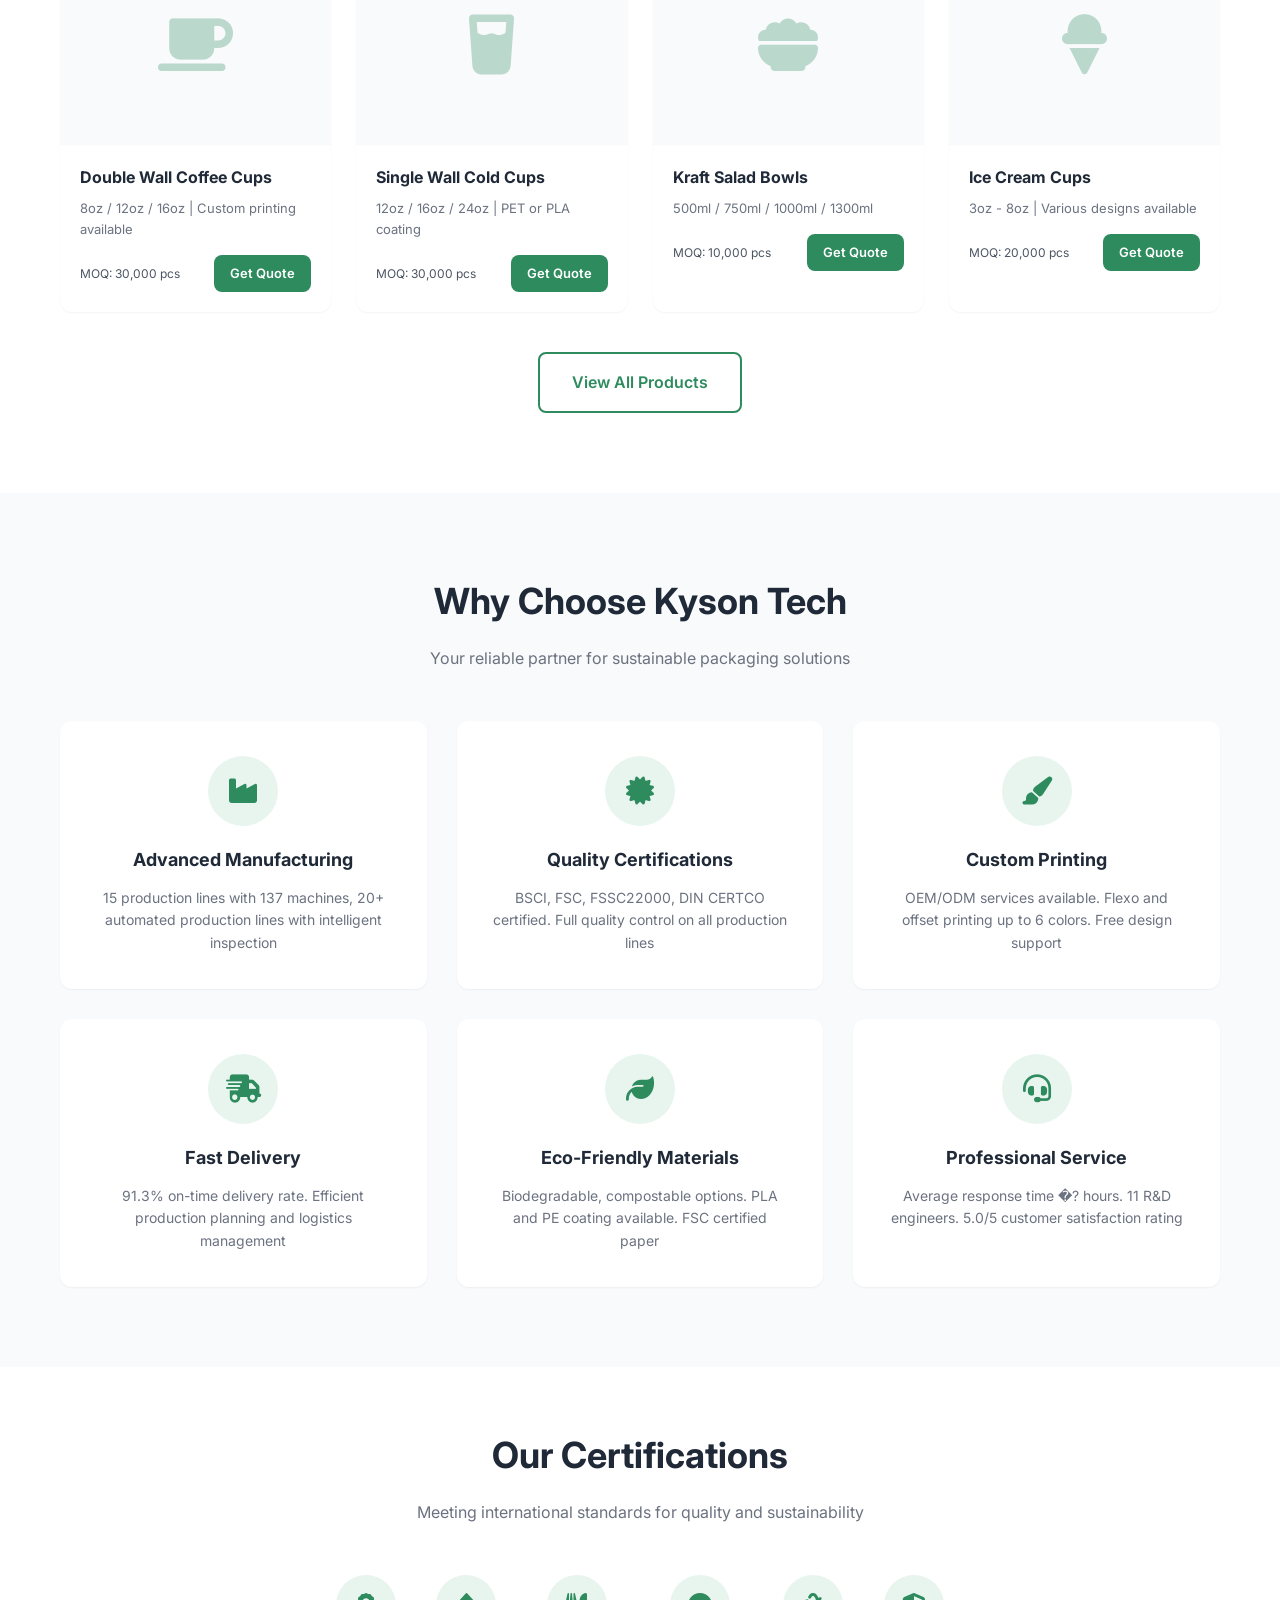
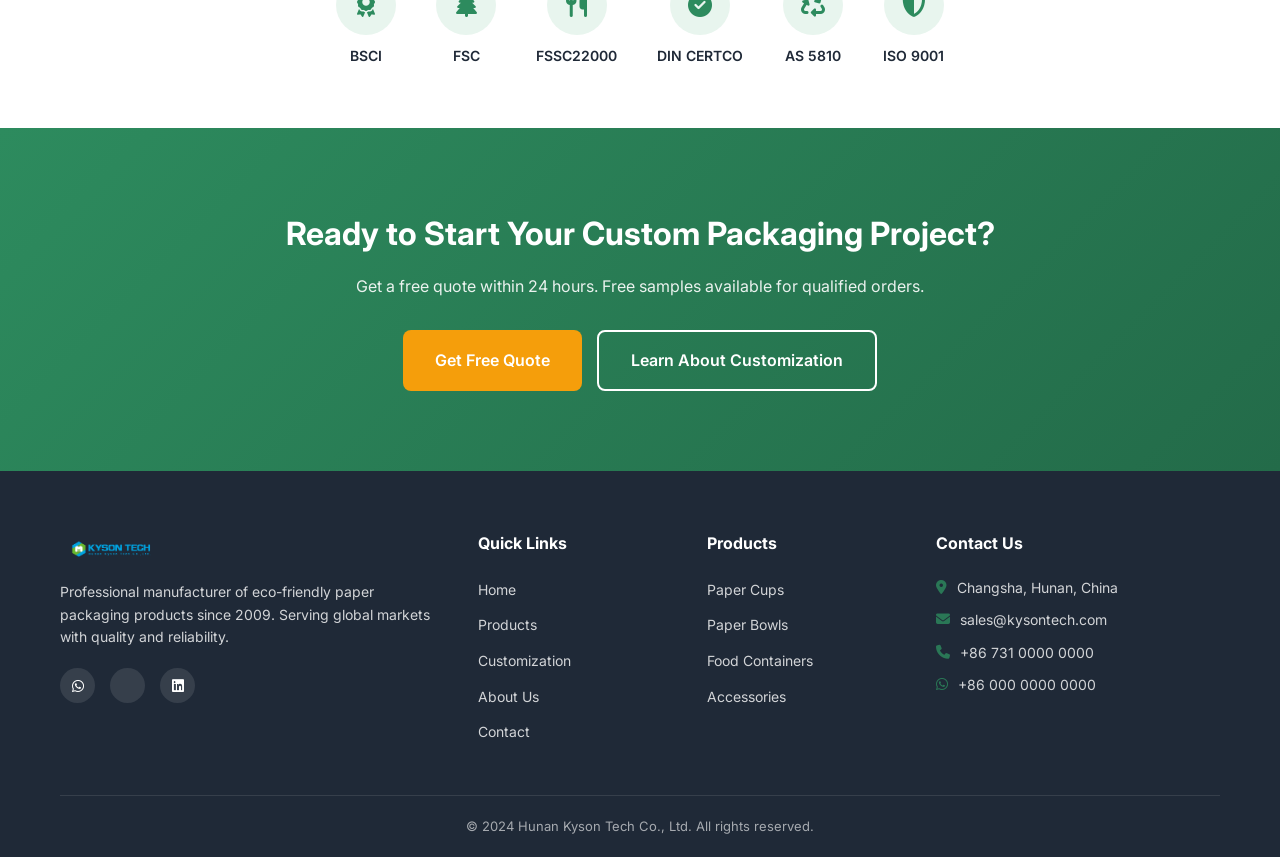
==== commit 8b263aba: "Adjust logo width and height" ====
--- a/index.html
+++ b/index.html
@@ -32,7 +32,7 @@
         <div class="container">
             <div class="nav-wrapper">
                 <a href="index.html" class="logo">
-                    <img src="logo.png" alt="KysonTech" style="height: 80px; width: auto;">
+                    <img src="logo.png" alt="KysonTech" style="height: 50px; width: 160px; width: auto;">
                 </a>
                 <button class="mobile-menu-btn" id="mobileMenuBtn">
                     <i class="fas fa-bars"></i>
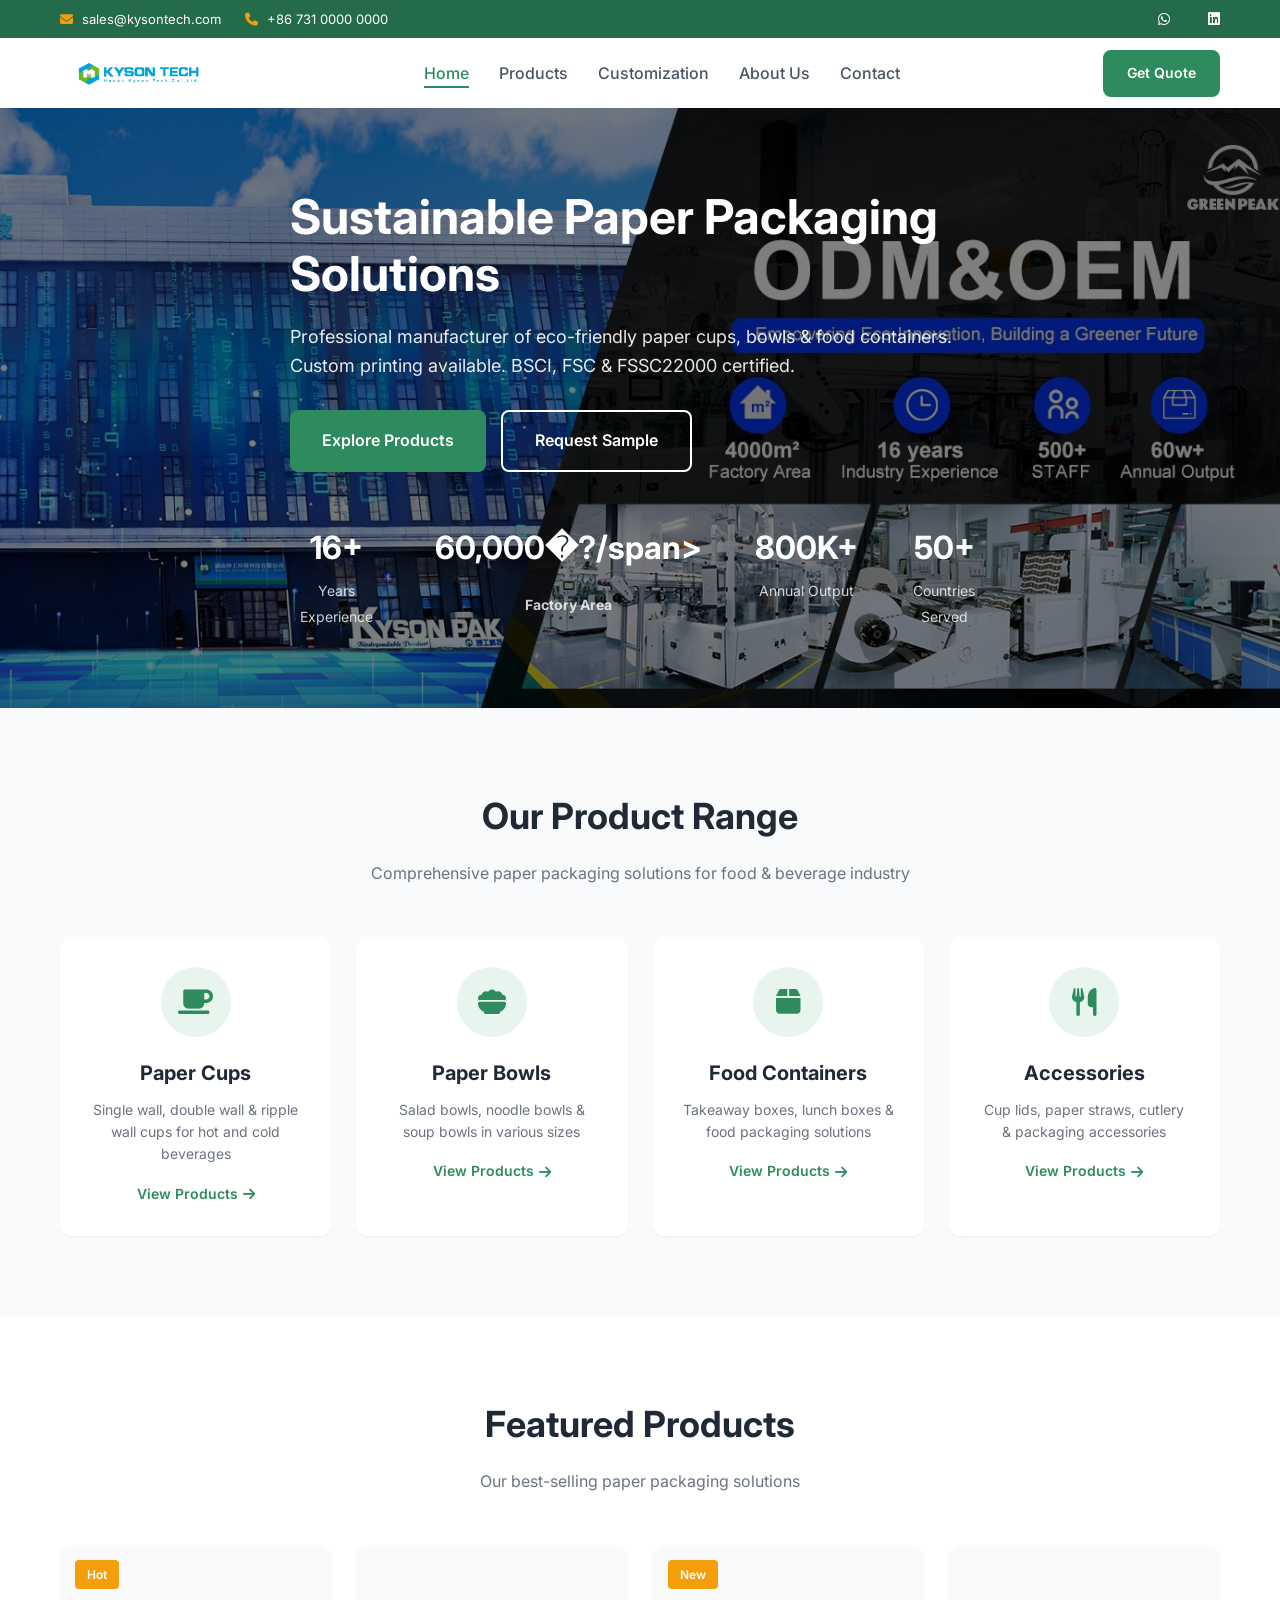
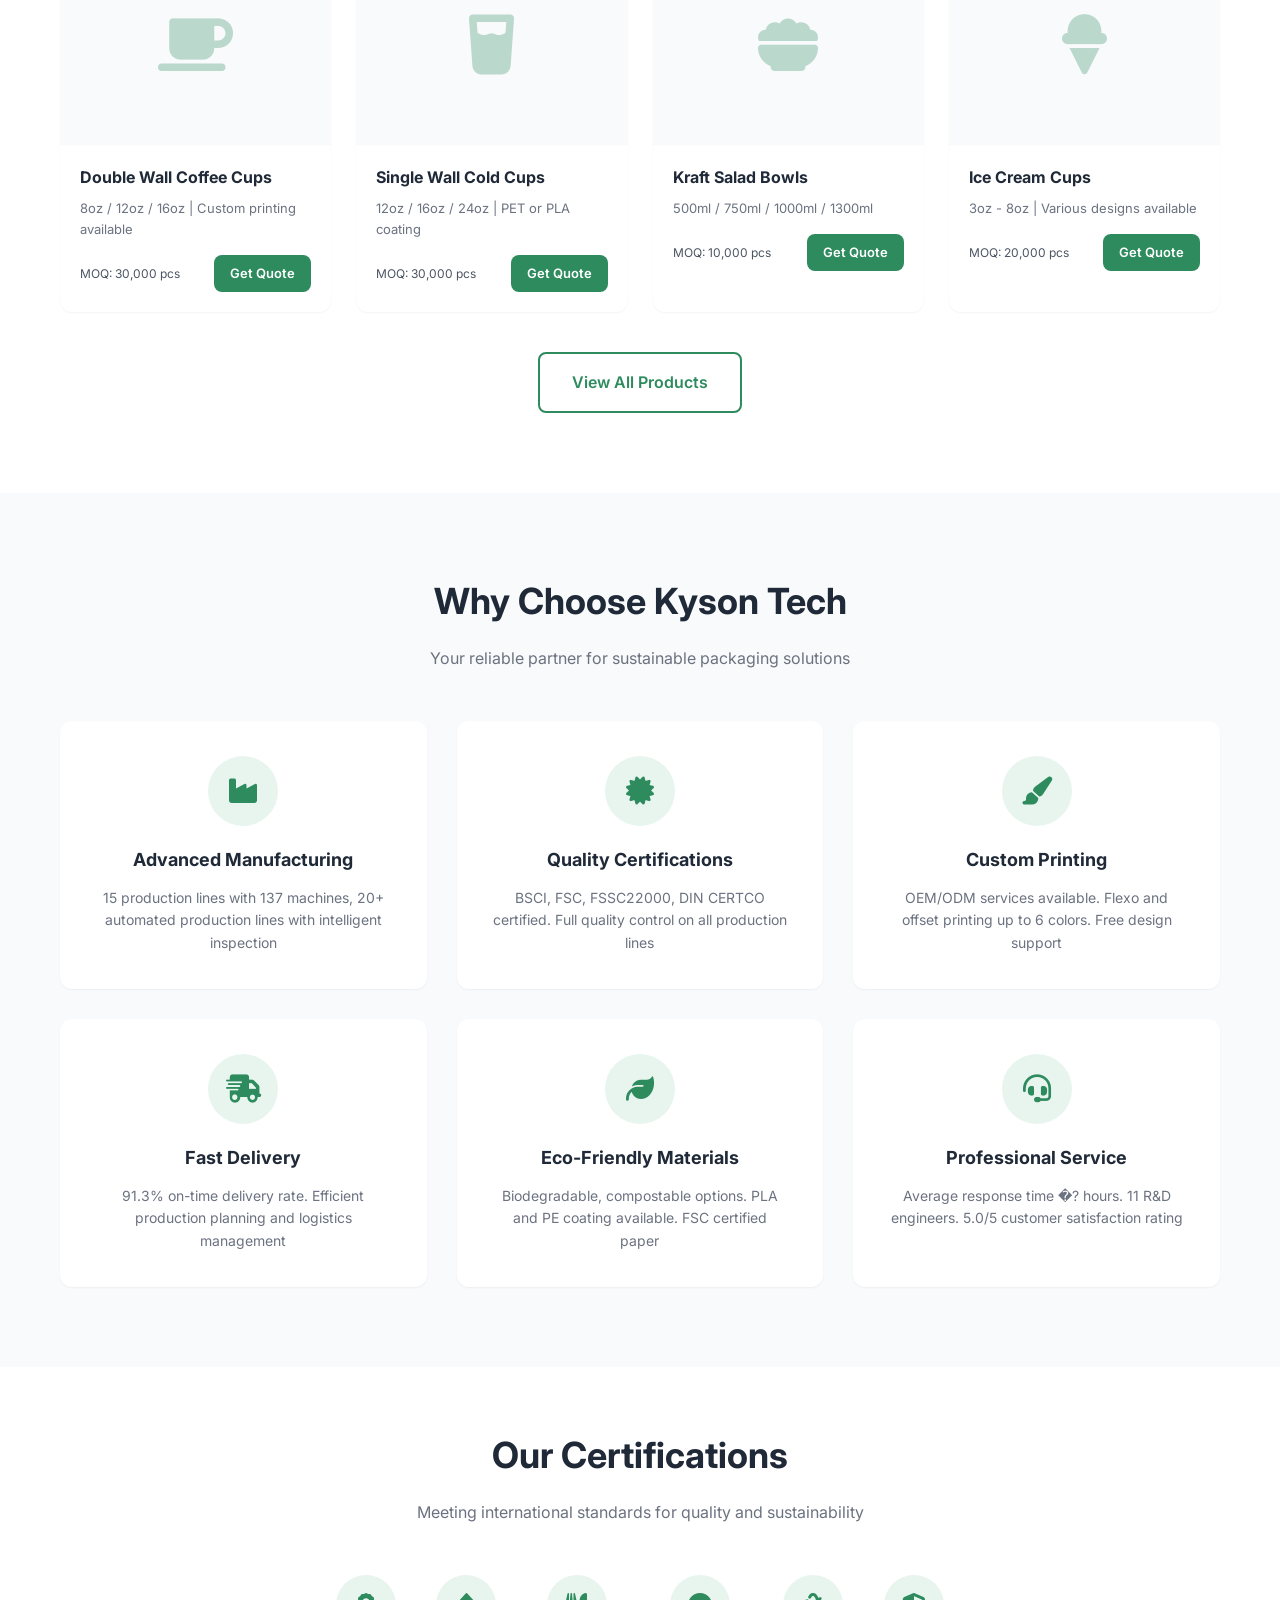
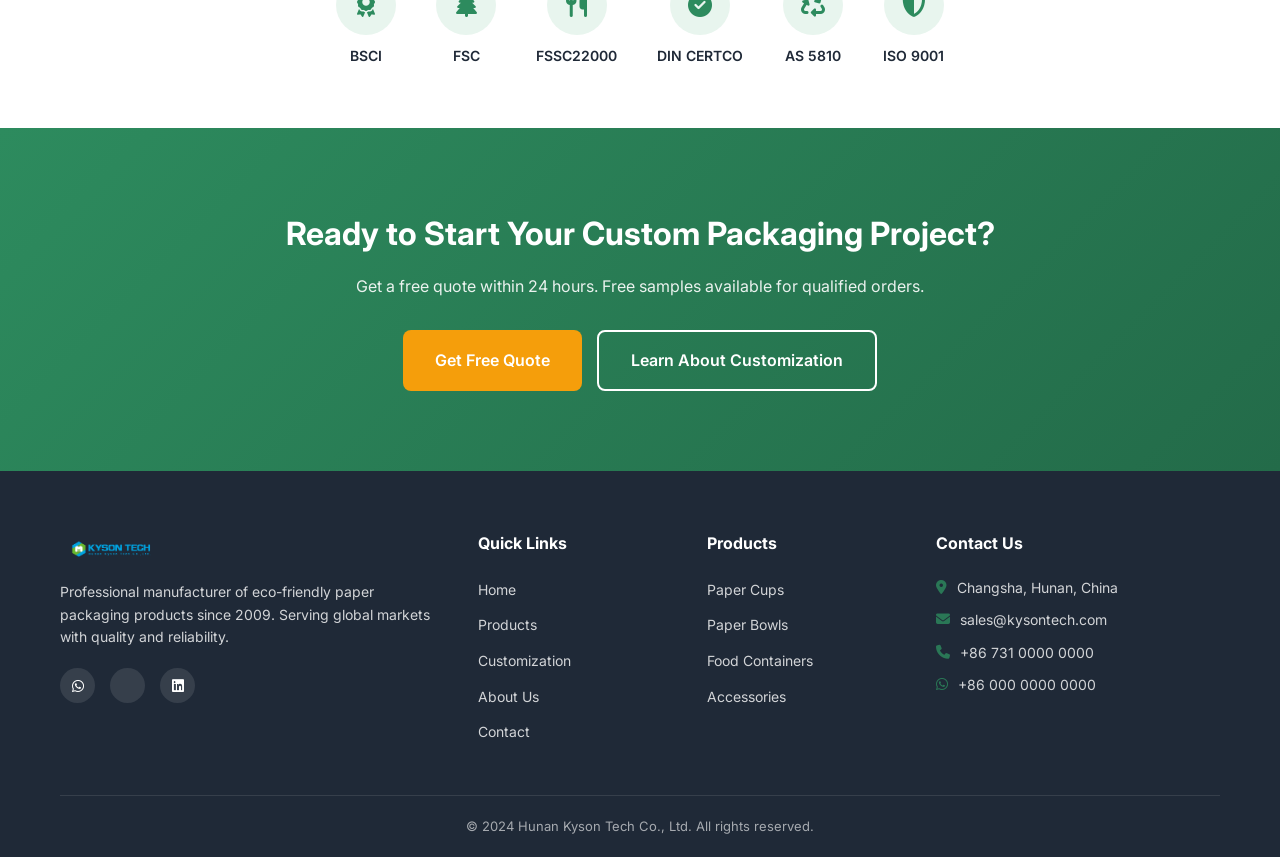
==== commit 5333372a: "Fix logo width conflict" ====
--- a/index.html
+++ b/index.html
@@ -32,7 +32,7 @@
         <div class="container">
             <div class="nav-wrapper">
                 <a href="index.html" class="logo">
-                    <img src="logo.png" alt="KysonTech" style="height: 50px; width: 160px; width: auto;">
+                    <img src="logo.png" alt="KysonTech" style="height: 50px; width: 160px;">
                 </a>
                 <button class="mobile-menu-btn" id="mobileMenuBtn">
                     <i class="fas fa-bars"></i>
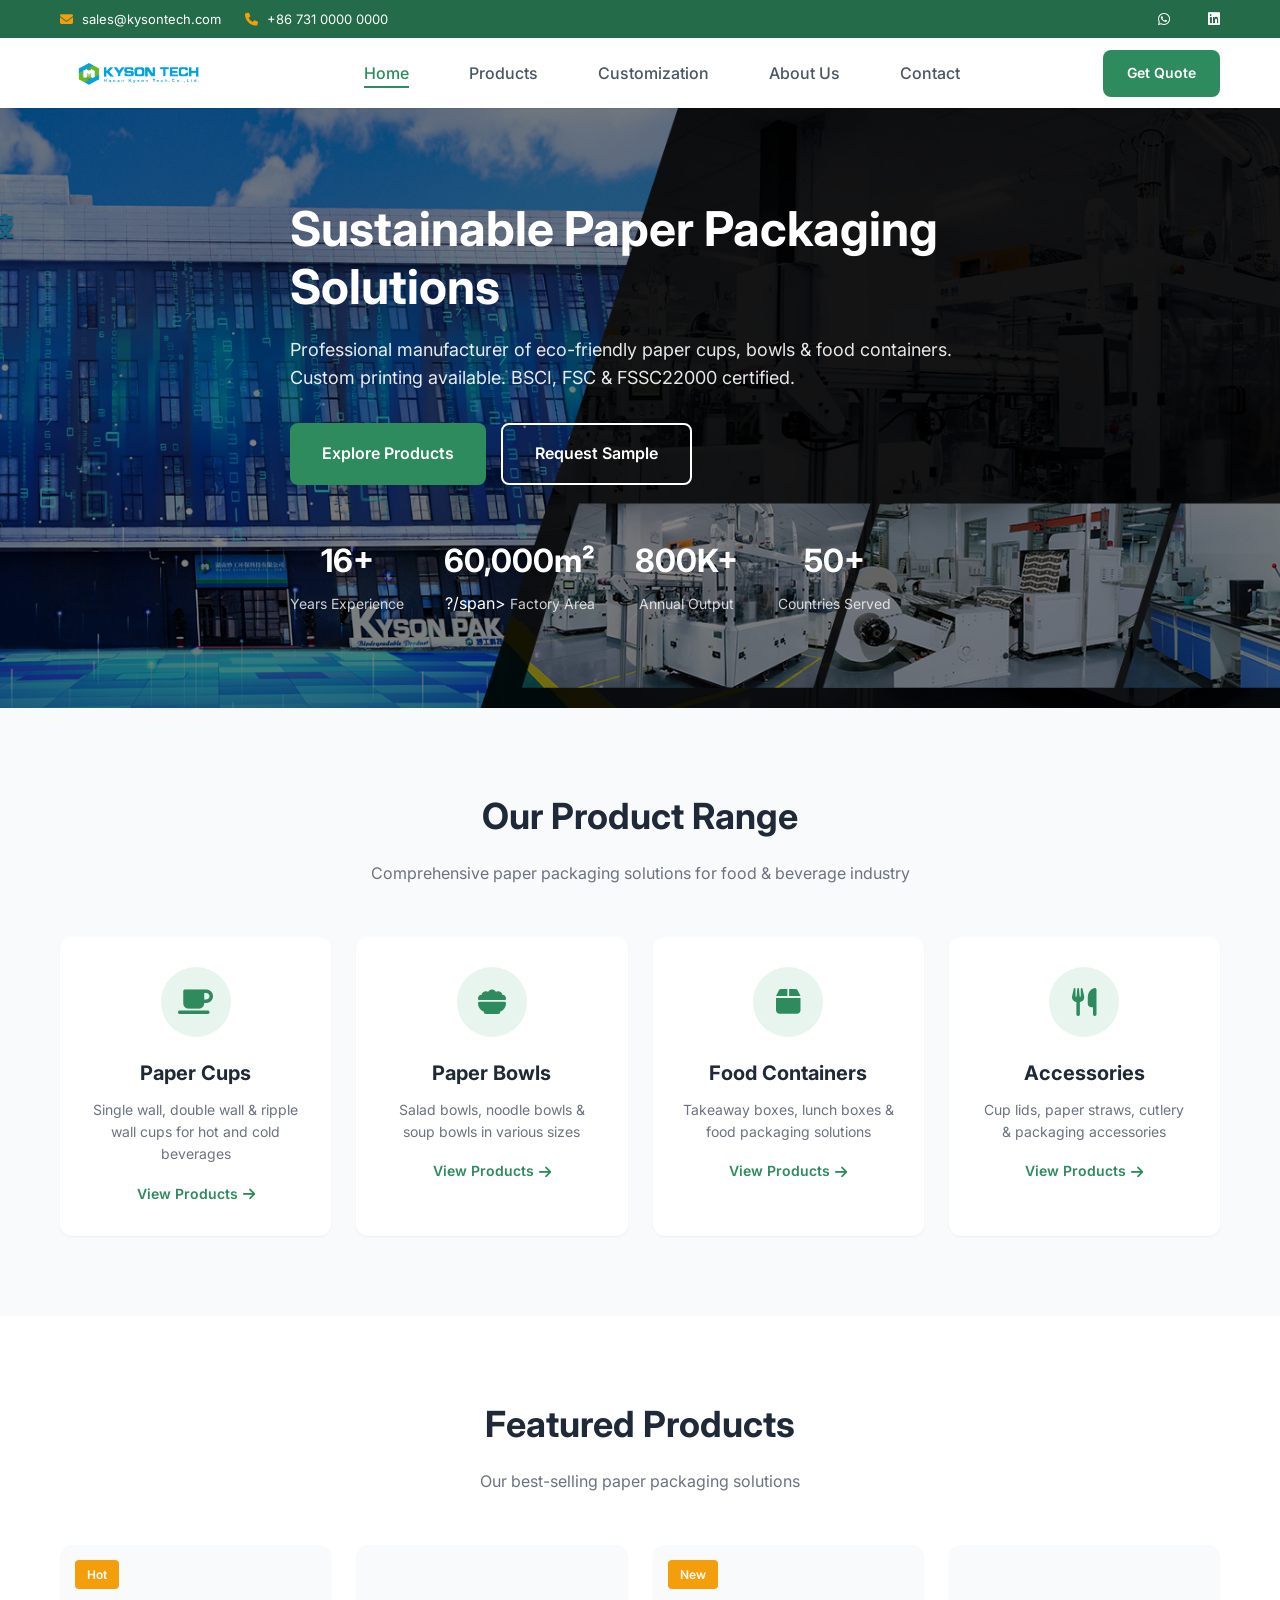
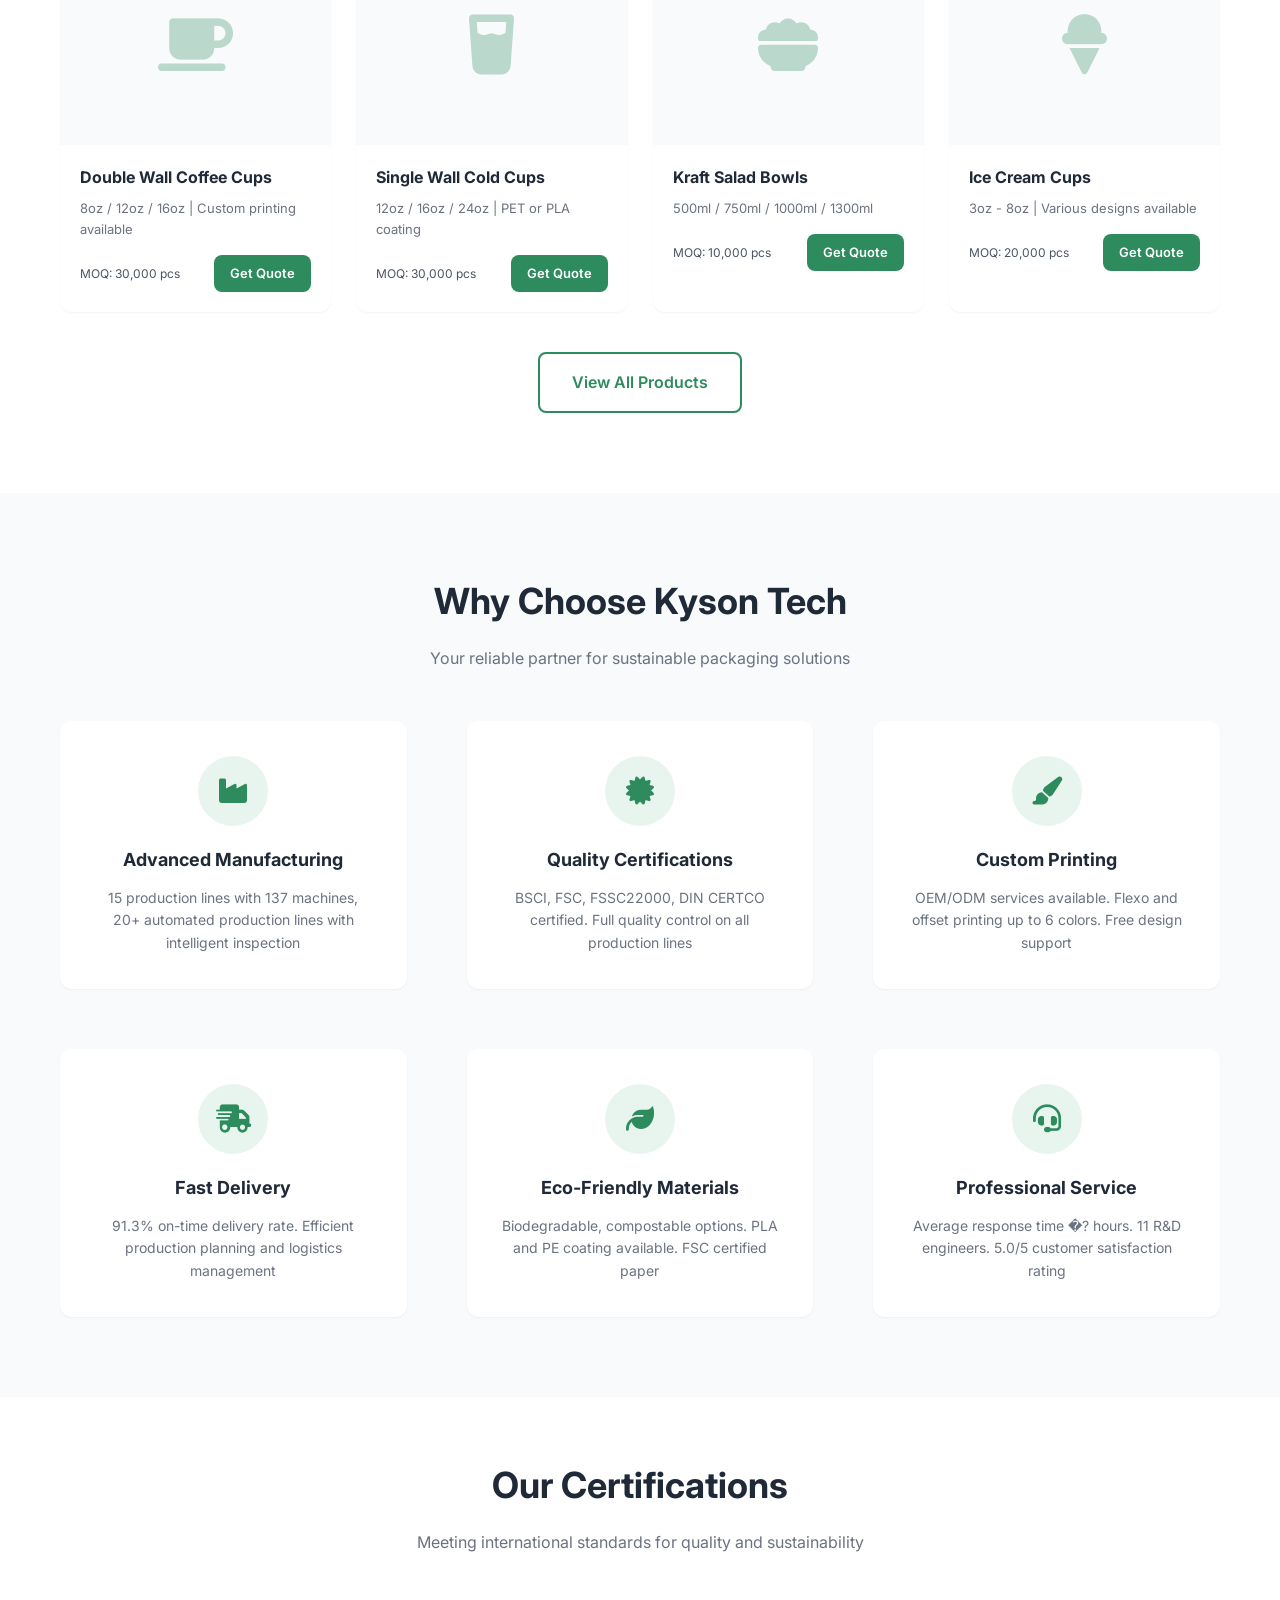
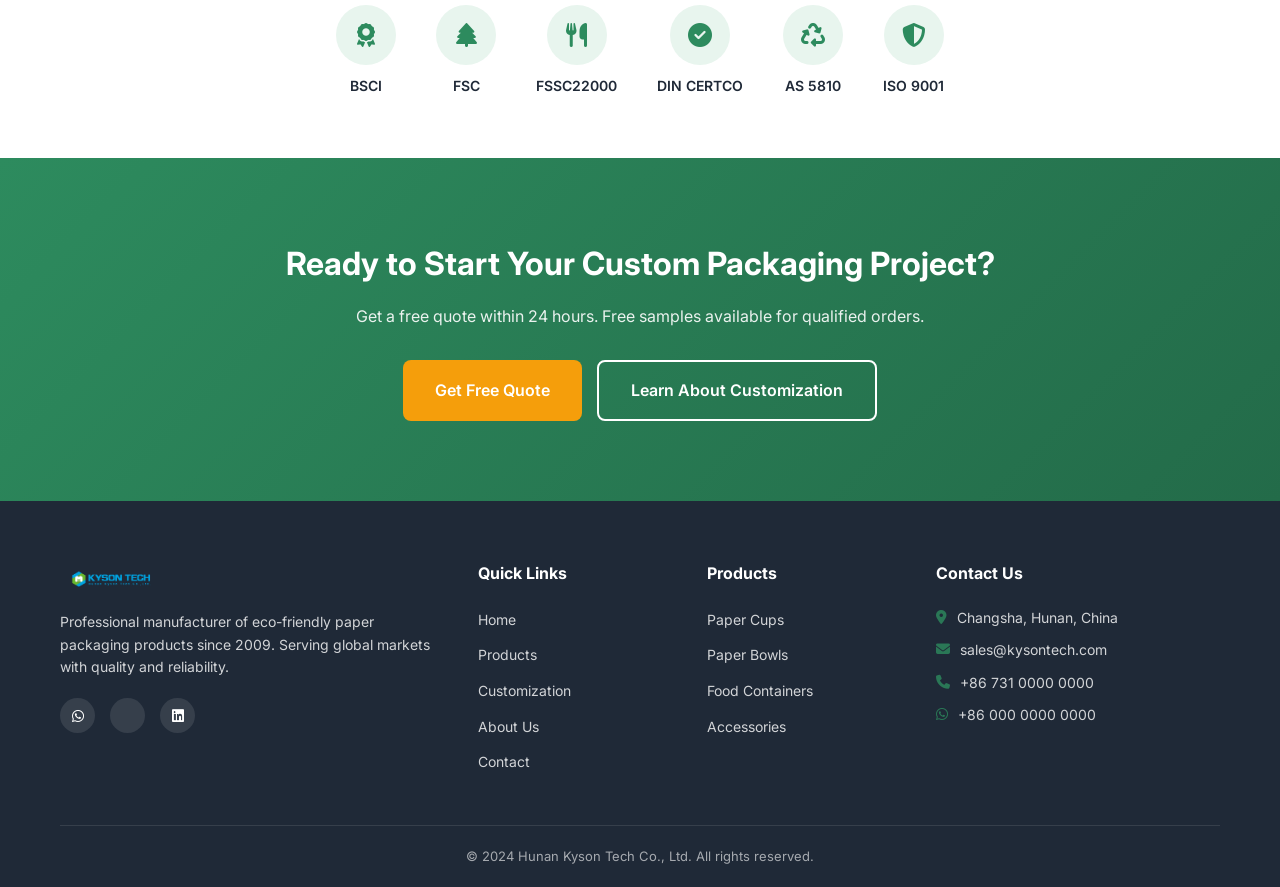
==== commit 5232fa11: "Fix m2 symbol encoding" ====
--- a/index.html
+++ b/index.html
@@ -68,7 +68,7 @@
                         <span class="stat-label">Years Experience</span>
                     </div>
                     <div class="stat-item">
-                        <span class="stat-number">60,000�?/span>
+                        <span class="stat-number">60,000m&sup2;</span>?/span>
                         <span class="stat-label">Factory Area</span>
                     </div>
                     <div class="stat-item">
--- a/css/style.css
+++ b/css/style.css
@@ -167,7 +167,7 @@
     display: flex;
     justify-content: space-between;
     align-items: center;
-    height: 70px;
+    height: 70px;`n    padding: 0 40px;
 }
 
 .logo {
@@ -205,9 +205,9 @@
     color: var(--primary-color);
 }
 
-.nav-menu {
-    display: flex;
-    gap: 30px;
+.nav-menu {`n    margin: 0 auto;
+    display: flex;
+    gap: 60px;
 }
 
 .nav-menu a {
@@ -388,7 +388,7 @@
 
 .category-icon {
     width: 70px;
-    height: 70px;
+    height: 70px;`n    padding: 0 40px;
     background-color: var(--primary-light);
     color: var(--primary-color);
     border-radius: 50%;
@@ -532,7 +532,7 @@
 .features-grid {
     display: grid;
     grid-template-columns: repeat(3, 1fr);
-    gap: 30px;
+    gap: 60px;
 }
 
 .feature-card {
@@ -550,7 +550,7 @@
 
 .feature-icon {
     width: 70px;
-    height: 70px;
+    height: 70px;`n    padding: 0 40px;
     background-color: var(--primary-light);
     color: var(--primary-color);
     border-radius: 50%;
@@ -1016,7 +1016,7 @@
 
 .timeline-item {
     display: flex;
-    gap: 30px;
+    gap: 60px;
     margin-bottom: 40px;
 }
 
@@ -1048,7 +1048,7 @@
 .process-grid {
     display: grid;
     grid-template-columns: repeat(4, 1fr);
-    gap: 30px;
+    gap: 60px;
 }
 
 .process-card {
@@ -1089,7 +1089,7 @@
 .options-grid {
     display: grid;
     grid-template-columns: repeat(3, 1fr);
-    gap: 30px;
+    gap: 60px;
 }
 
 .option-card {
@@ -1143,7 +1143,7 @@
         display: block;
     }
     
-    .nav-menu {
+    .nav-menu {`n    margin: 0 auto;
         position: fixed;
         top: 70px;
         left: -100%;
@@ -1189,7 +1189,7 @@
     
     .footer-grid {
         grid-template-columns: 1fr;
-        gap: 30px;
+        gap: 60px;
     }
     
     .section-title {
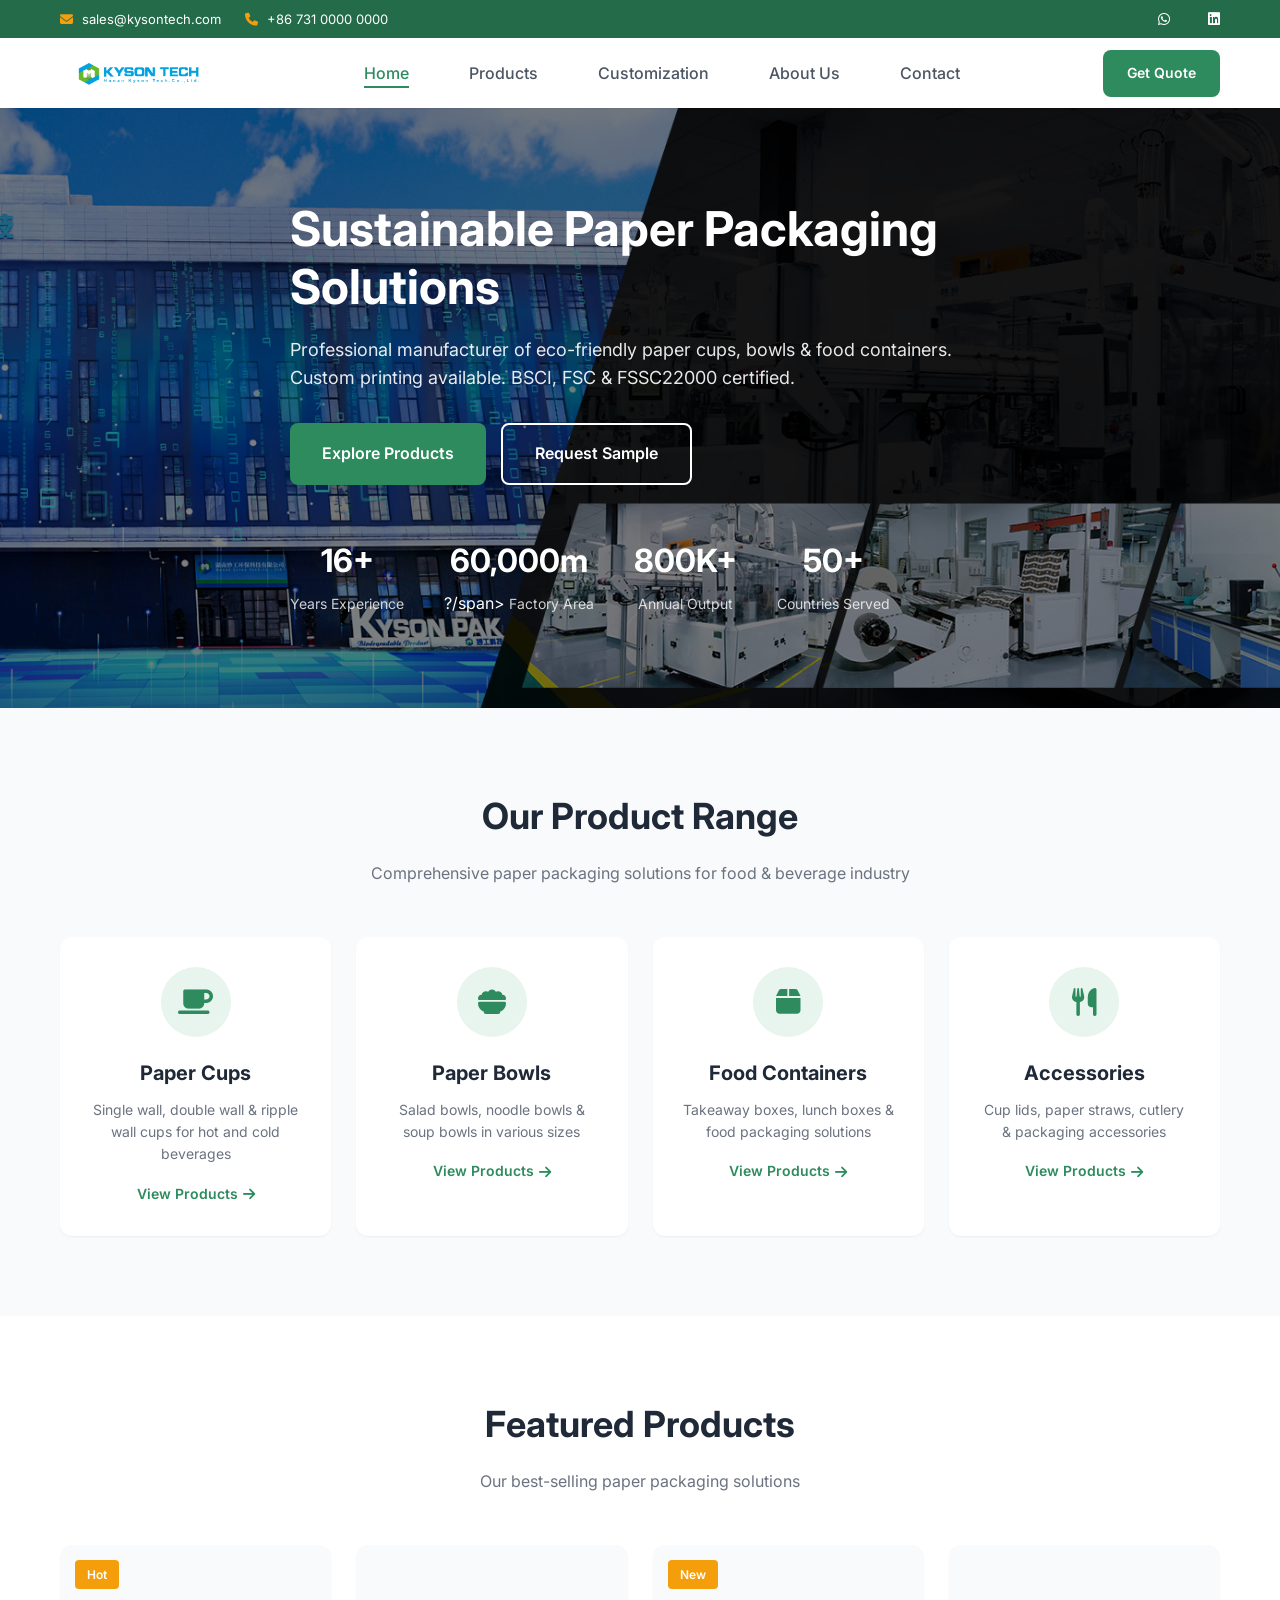
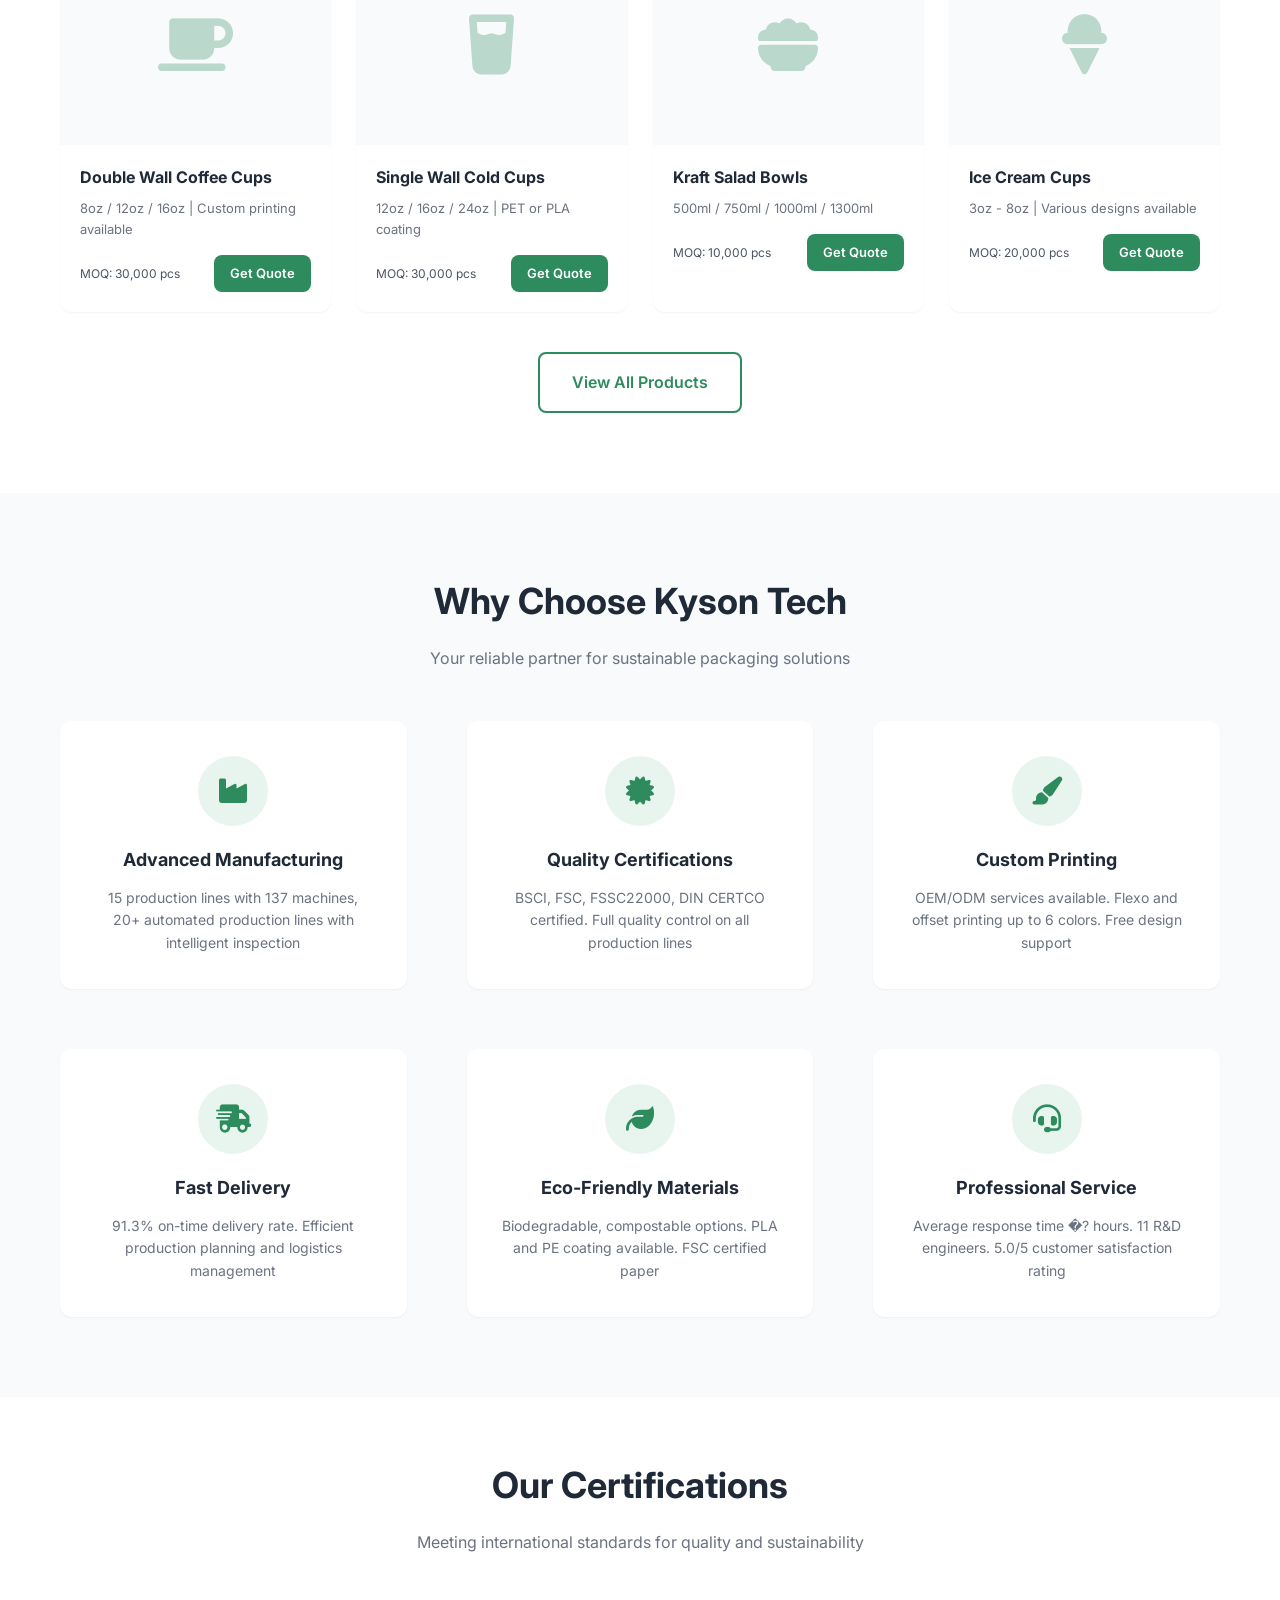
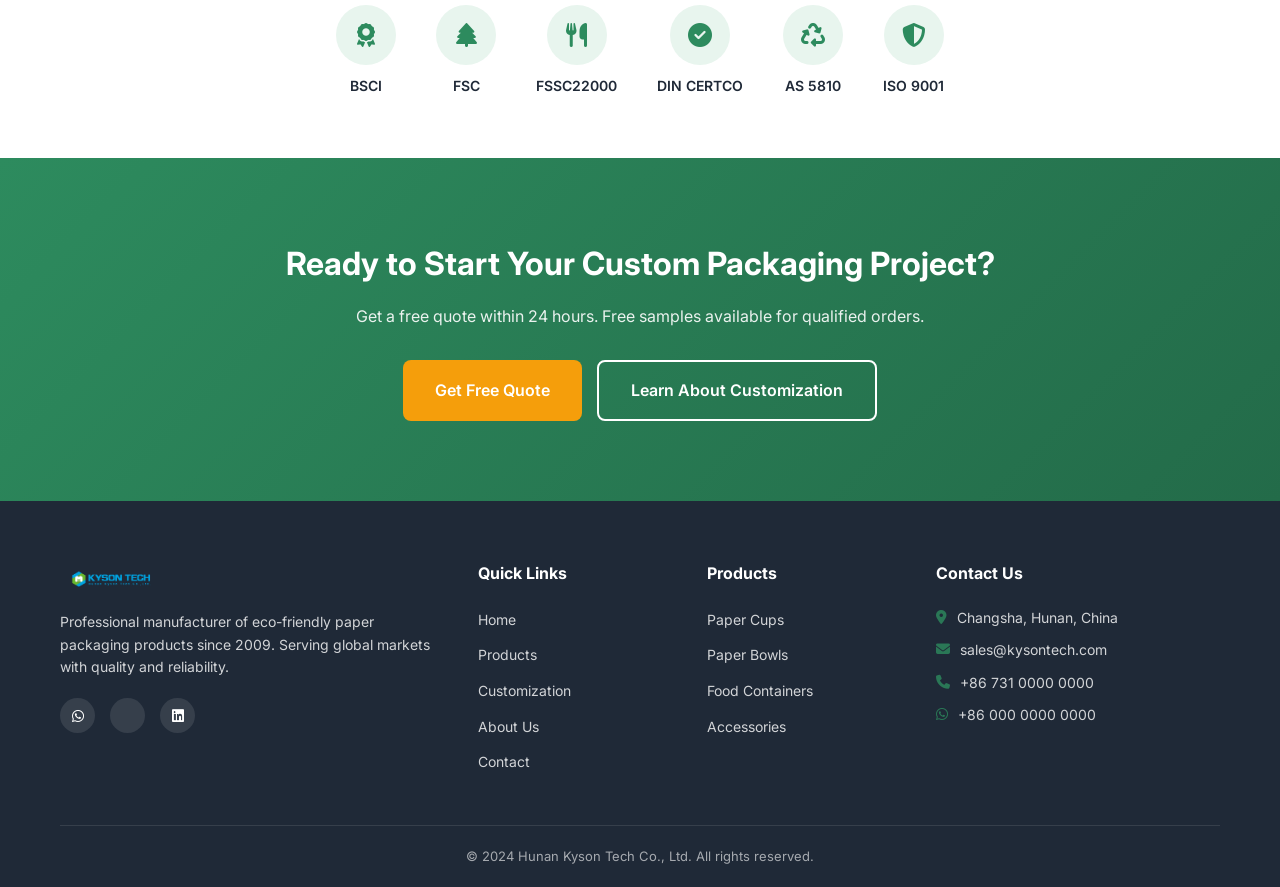
==== commit bf13f43f: "Fix m2 UTF-8 encoding" ====
--- a/index.html
+++ b/index.html
@@ -1,4 +1,4 @@
-<!DOCTYPE html>
+﻿<!DOCTYPE html>
 <html lang="en">
 <head>
     <meta charset="UTF-8">
@@ -68,7 +68,7 @@
                         <span class="stat-label">Years Experience</span>
                     </div>
                     <div class="stat-item">
-                        <span class="stat-number">60,000m&sup2;</span>?/span>
+                        <span class="stat-number">60,000m</span>?/span>
                         <span class="stat-label">Factory Area</span>
                     </div>
                     <div class="stat-item">
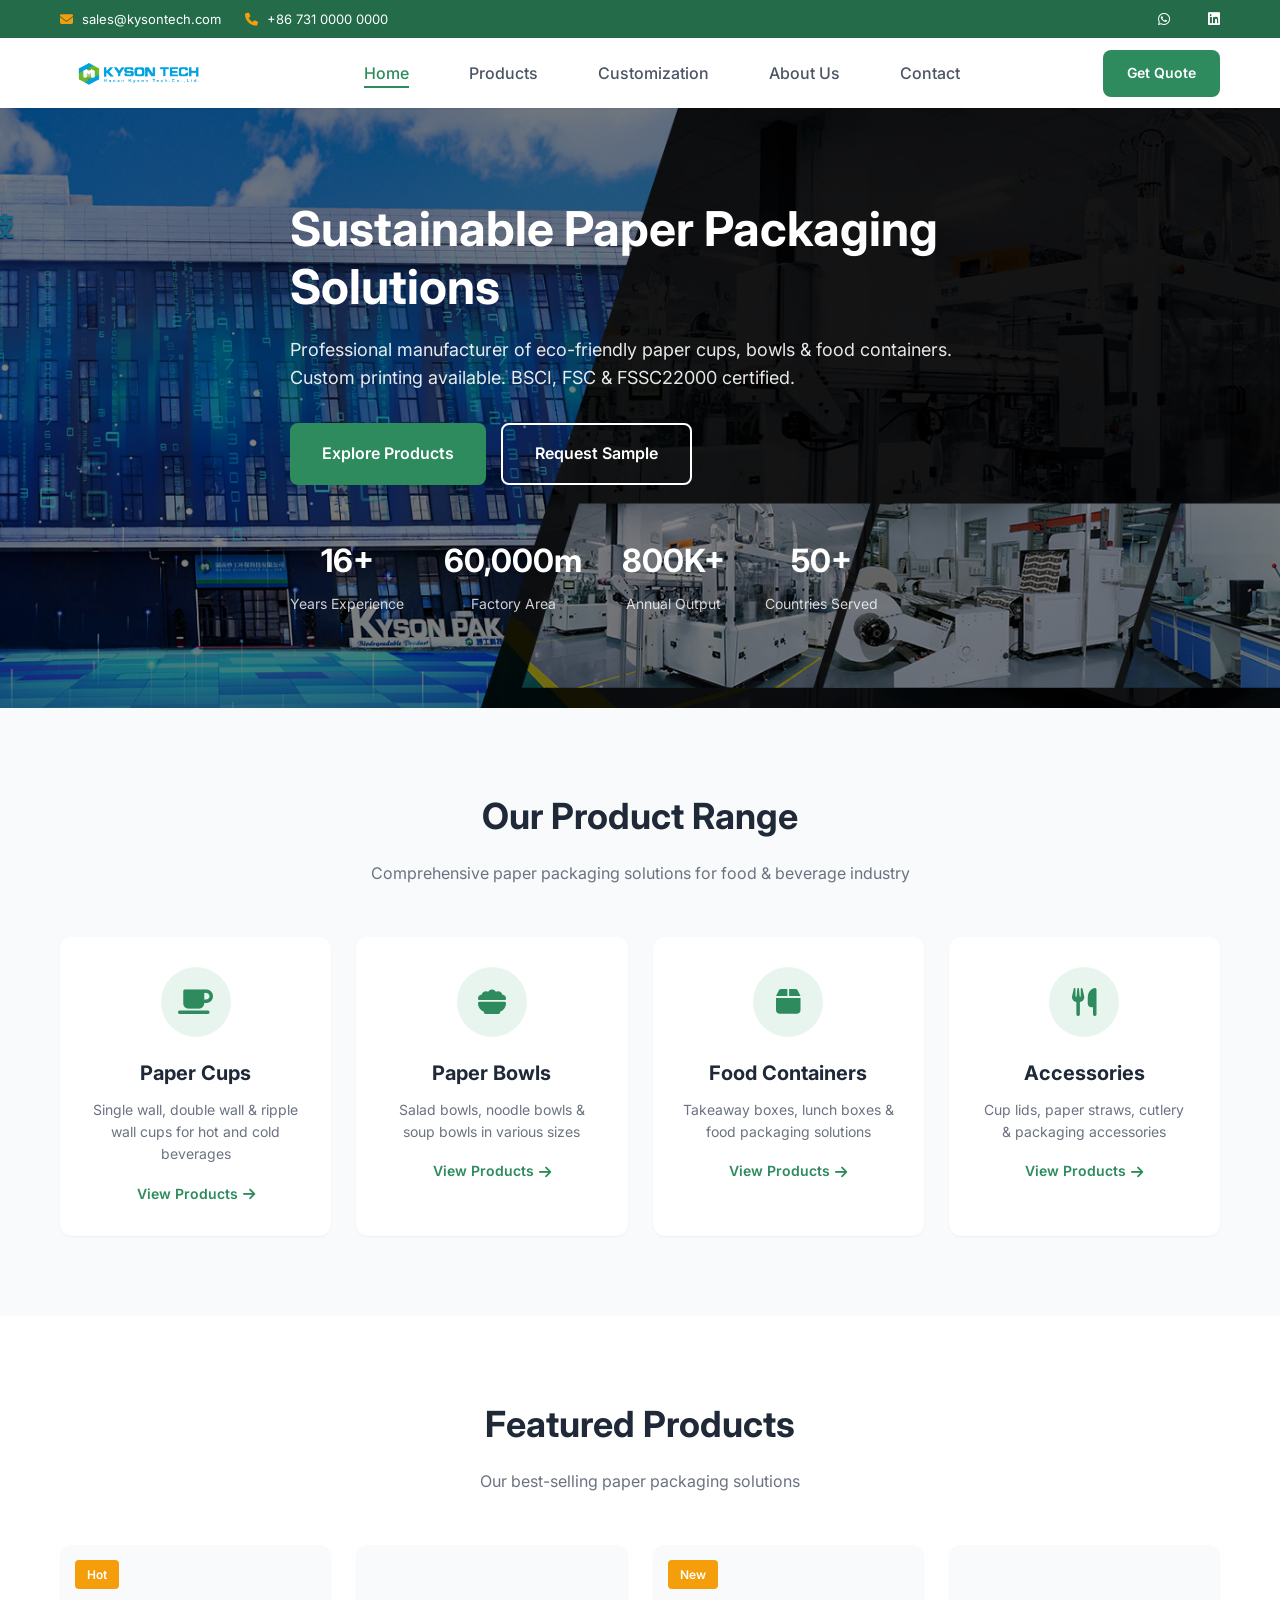
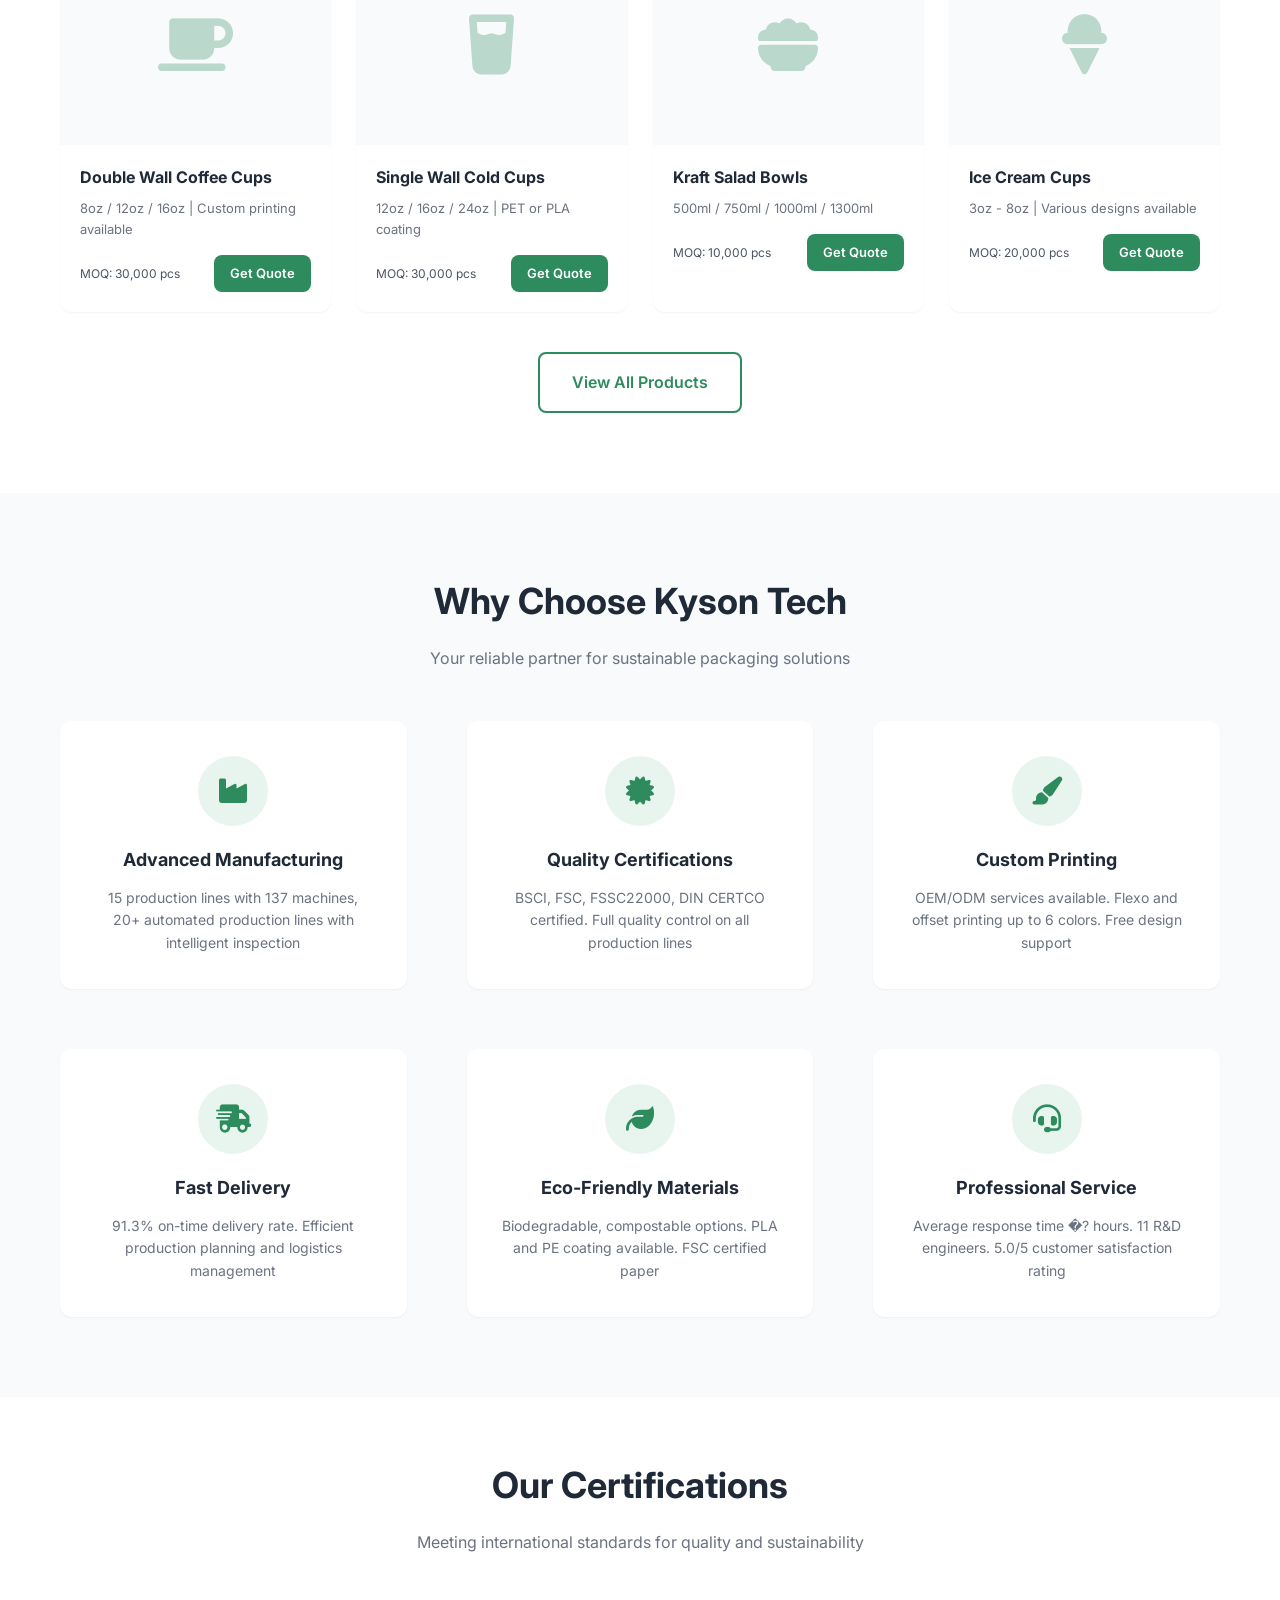
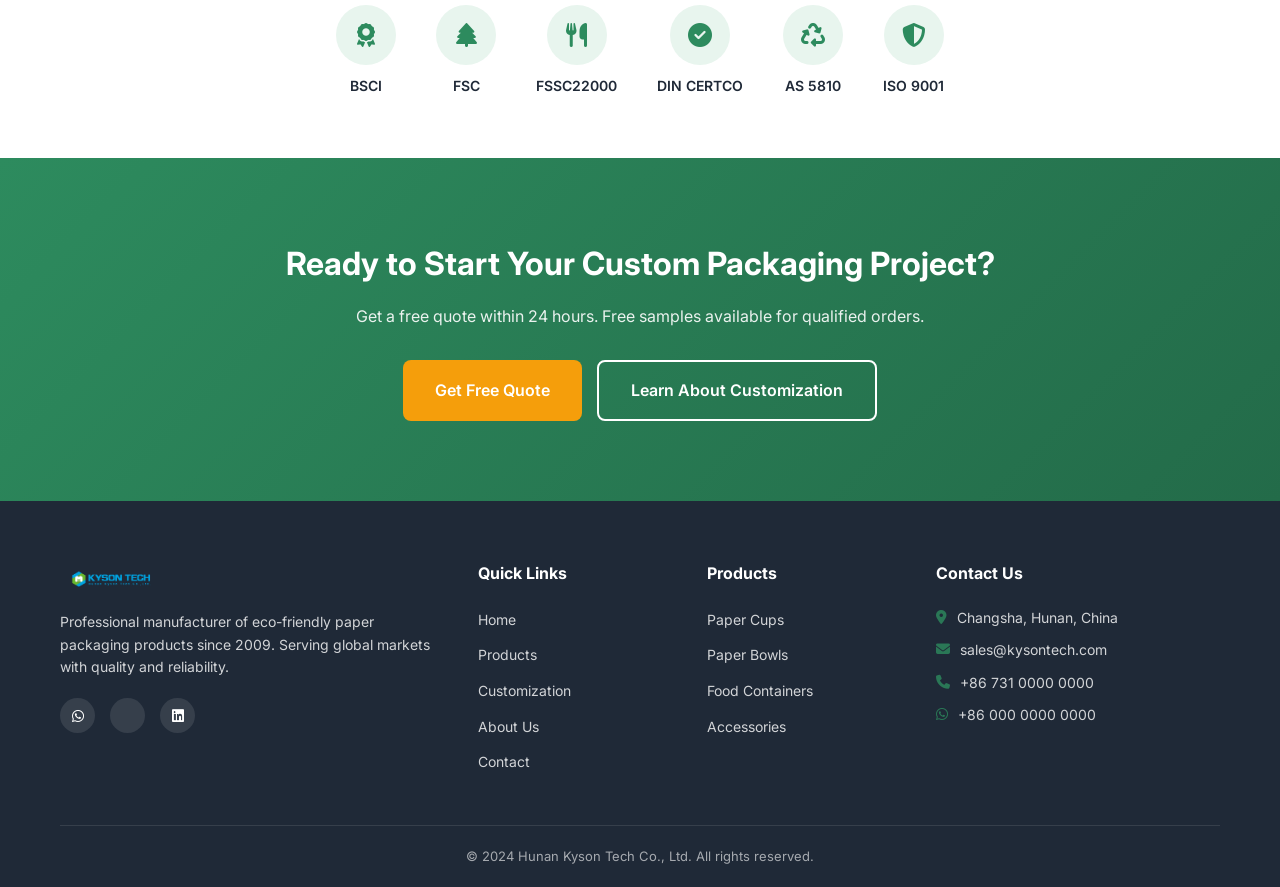
==== commit 84245bf3: "Fix broken HTML span tag" ====
--- a/index.html
+++ b/index.html
@@ -68,7 +68,7 @@
                         <span class="stat-label">Years Experience</span>
                     </div>
                     <div class="stat-item">
-                        <span class="stat-number">60,000m</span>?/span>
+                        <span class="stat-number">60,000m</span></span>
                         <span class="stat-label">Factory Area</span>
                     </div>
                     <div class="stat-item">
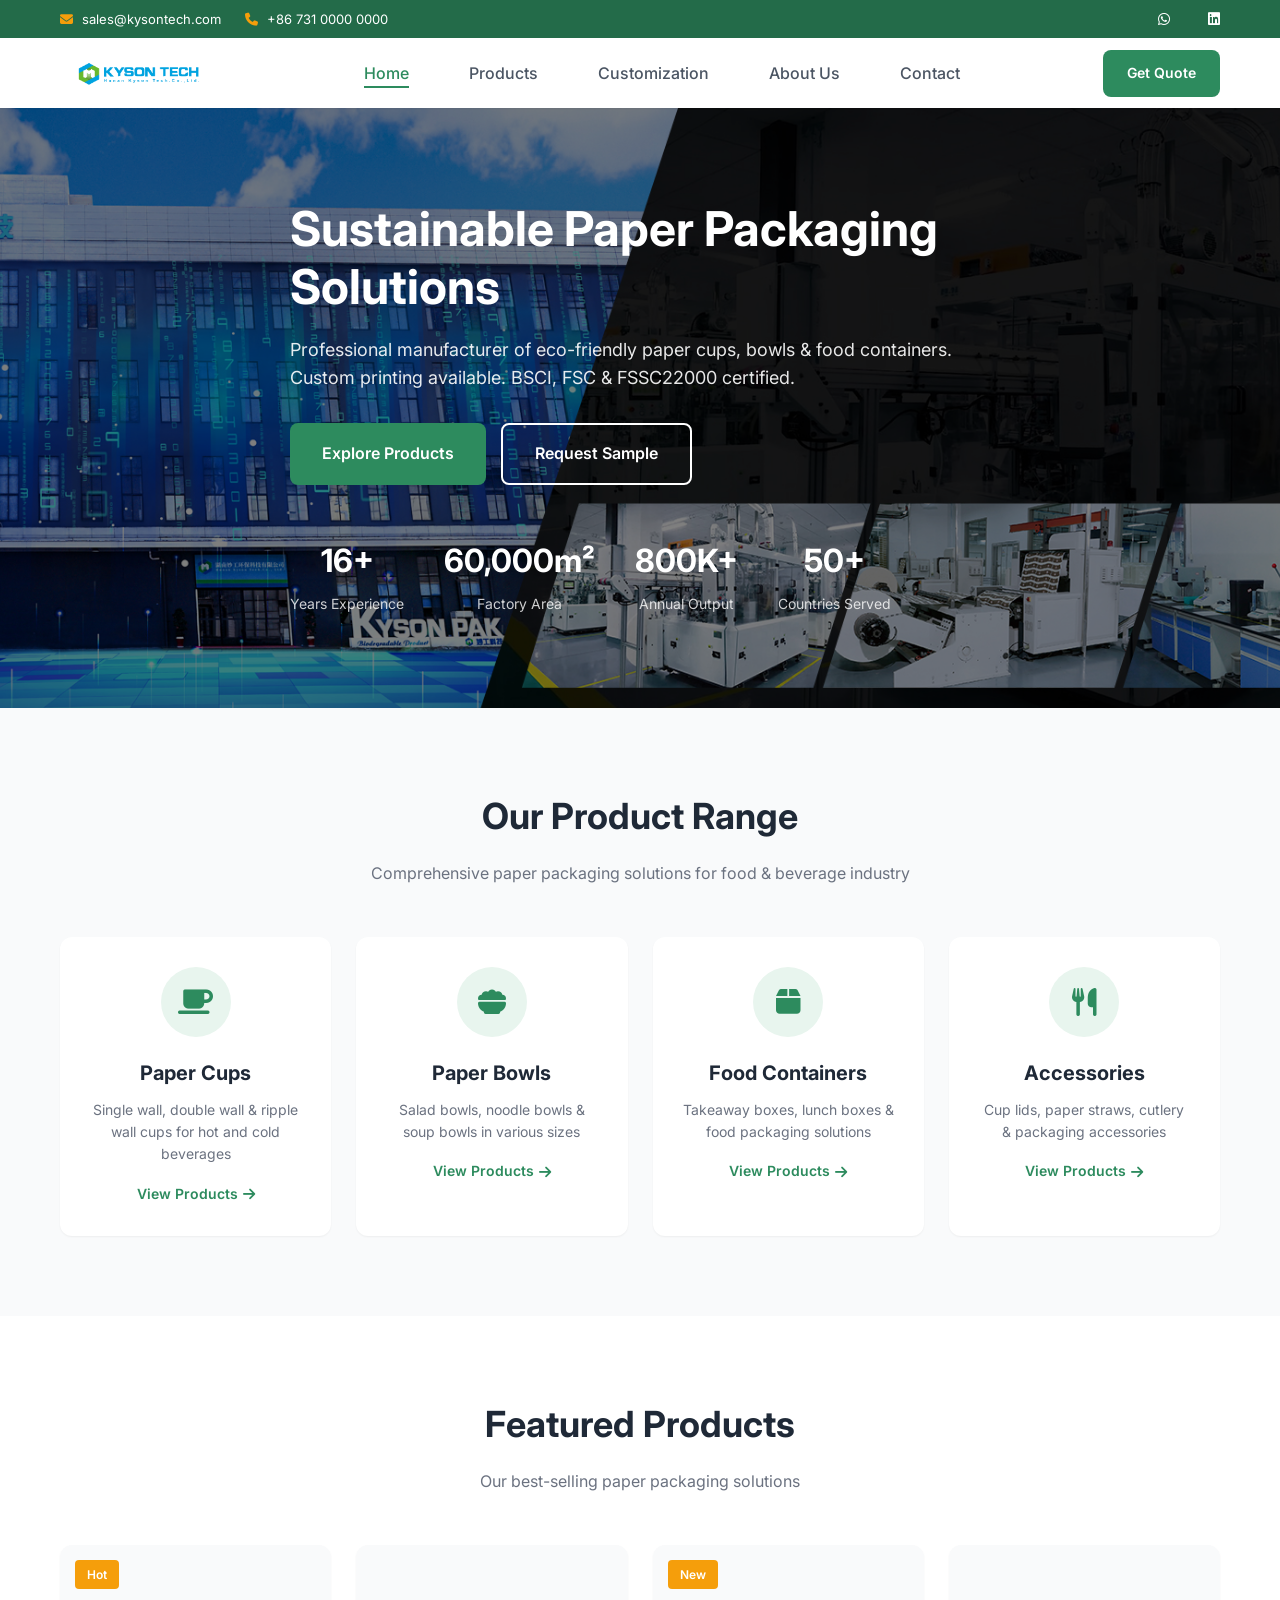
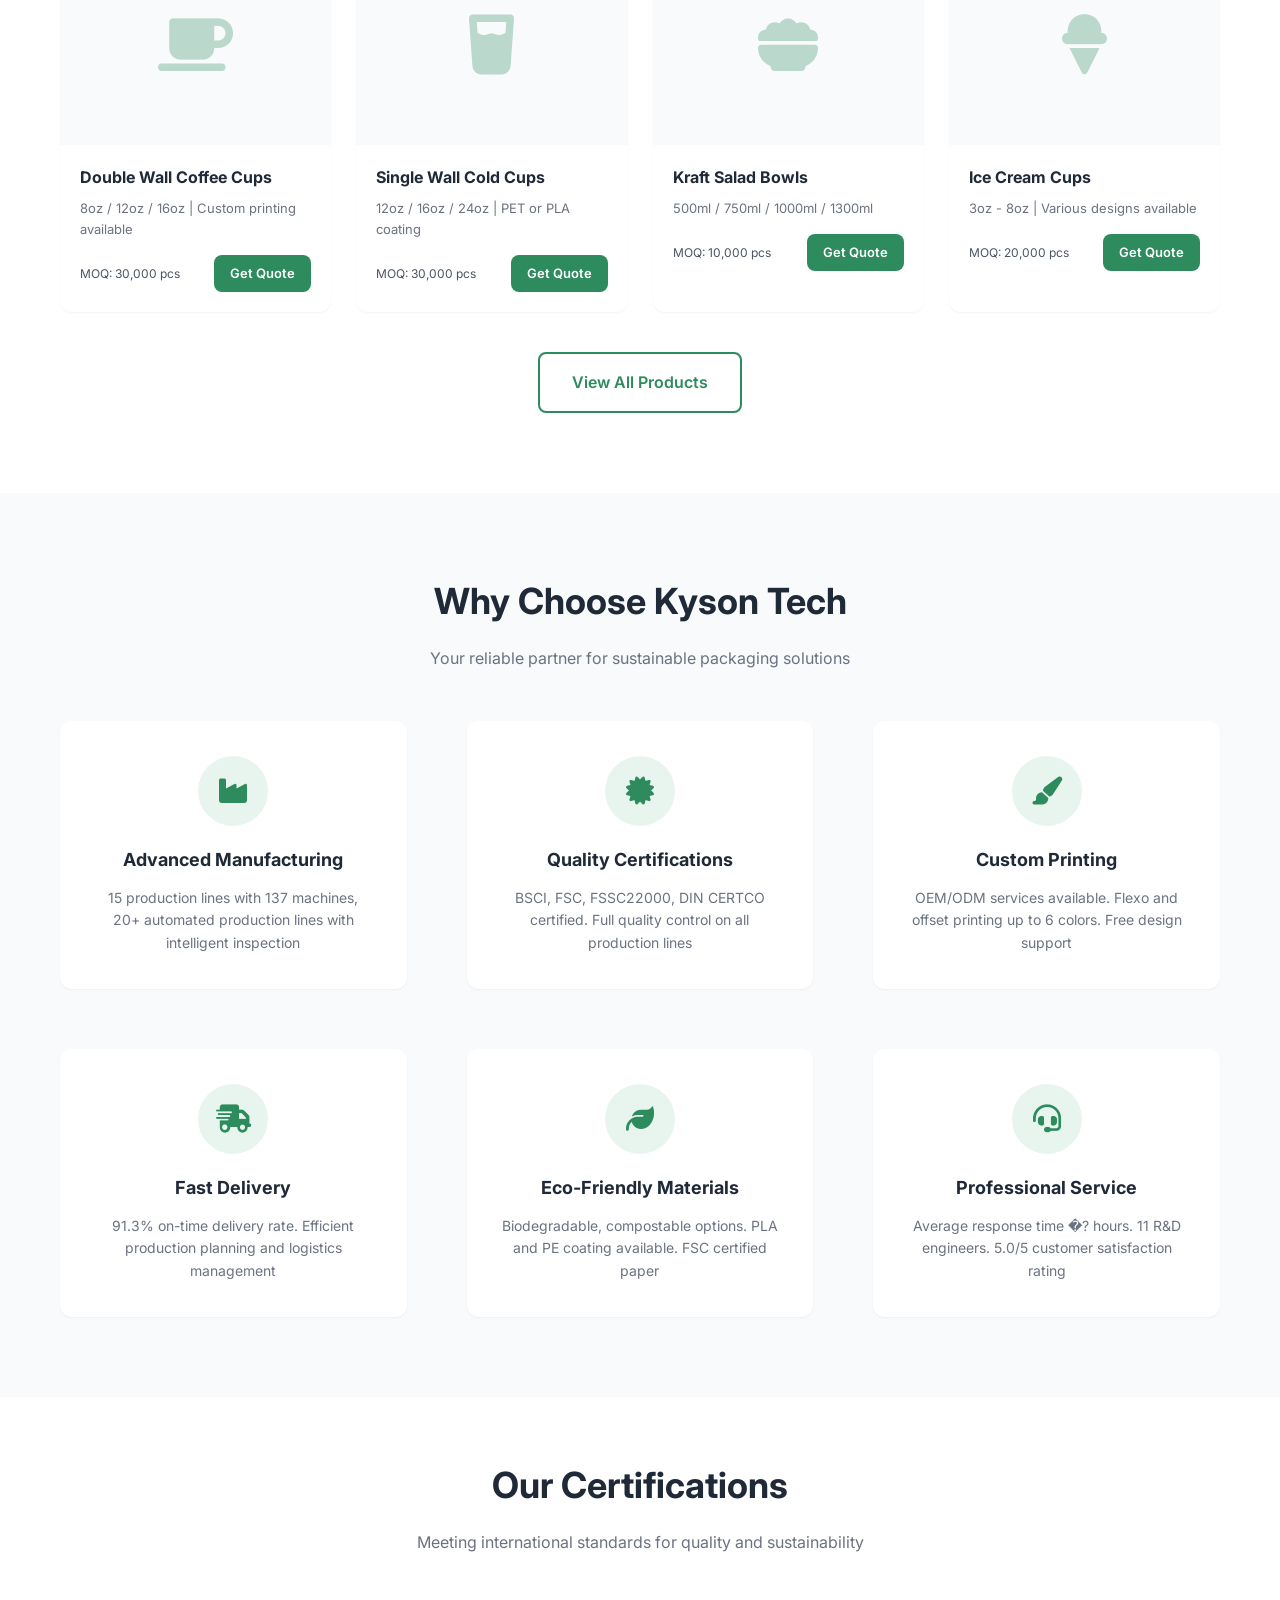
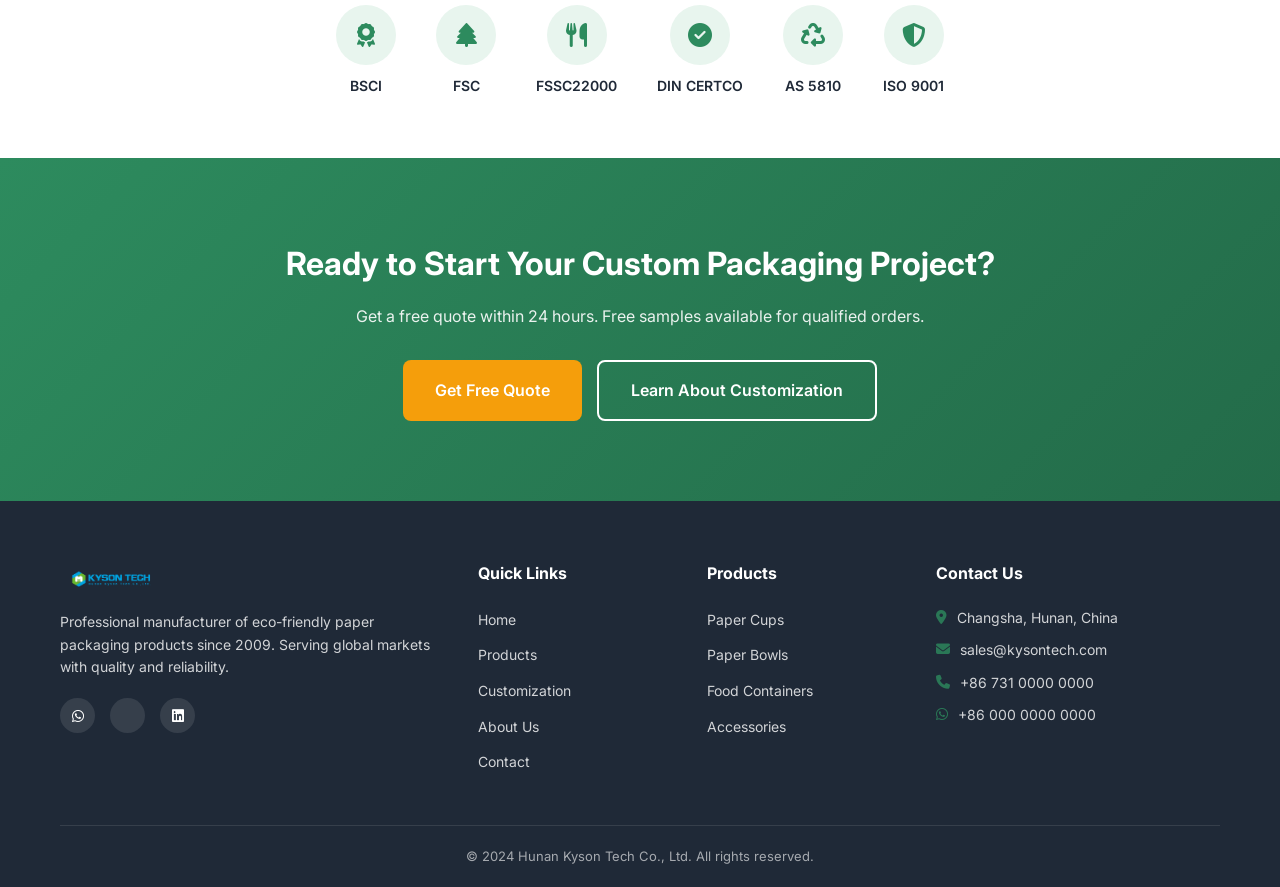
==== commit 01e807cc: "Use HTML entity for square meter" ====
--- a/index.html
+++ b/index.html
@@ -68,7 +68,7 @@
                         <span class="stat-label">Years Experience</span>
                     </div>
                     <div class="stat-item">
-                        <span class="stat-number">60,000m</span></span>
+                        <span class="stat-number">60,000m&sup2;</span>
                         <span class="stat-label">Factory Area</span>
                     </div>
                     <div class="stat-item">
